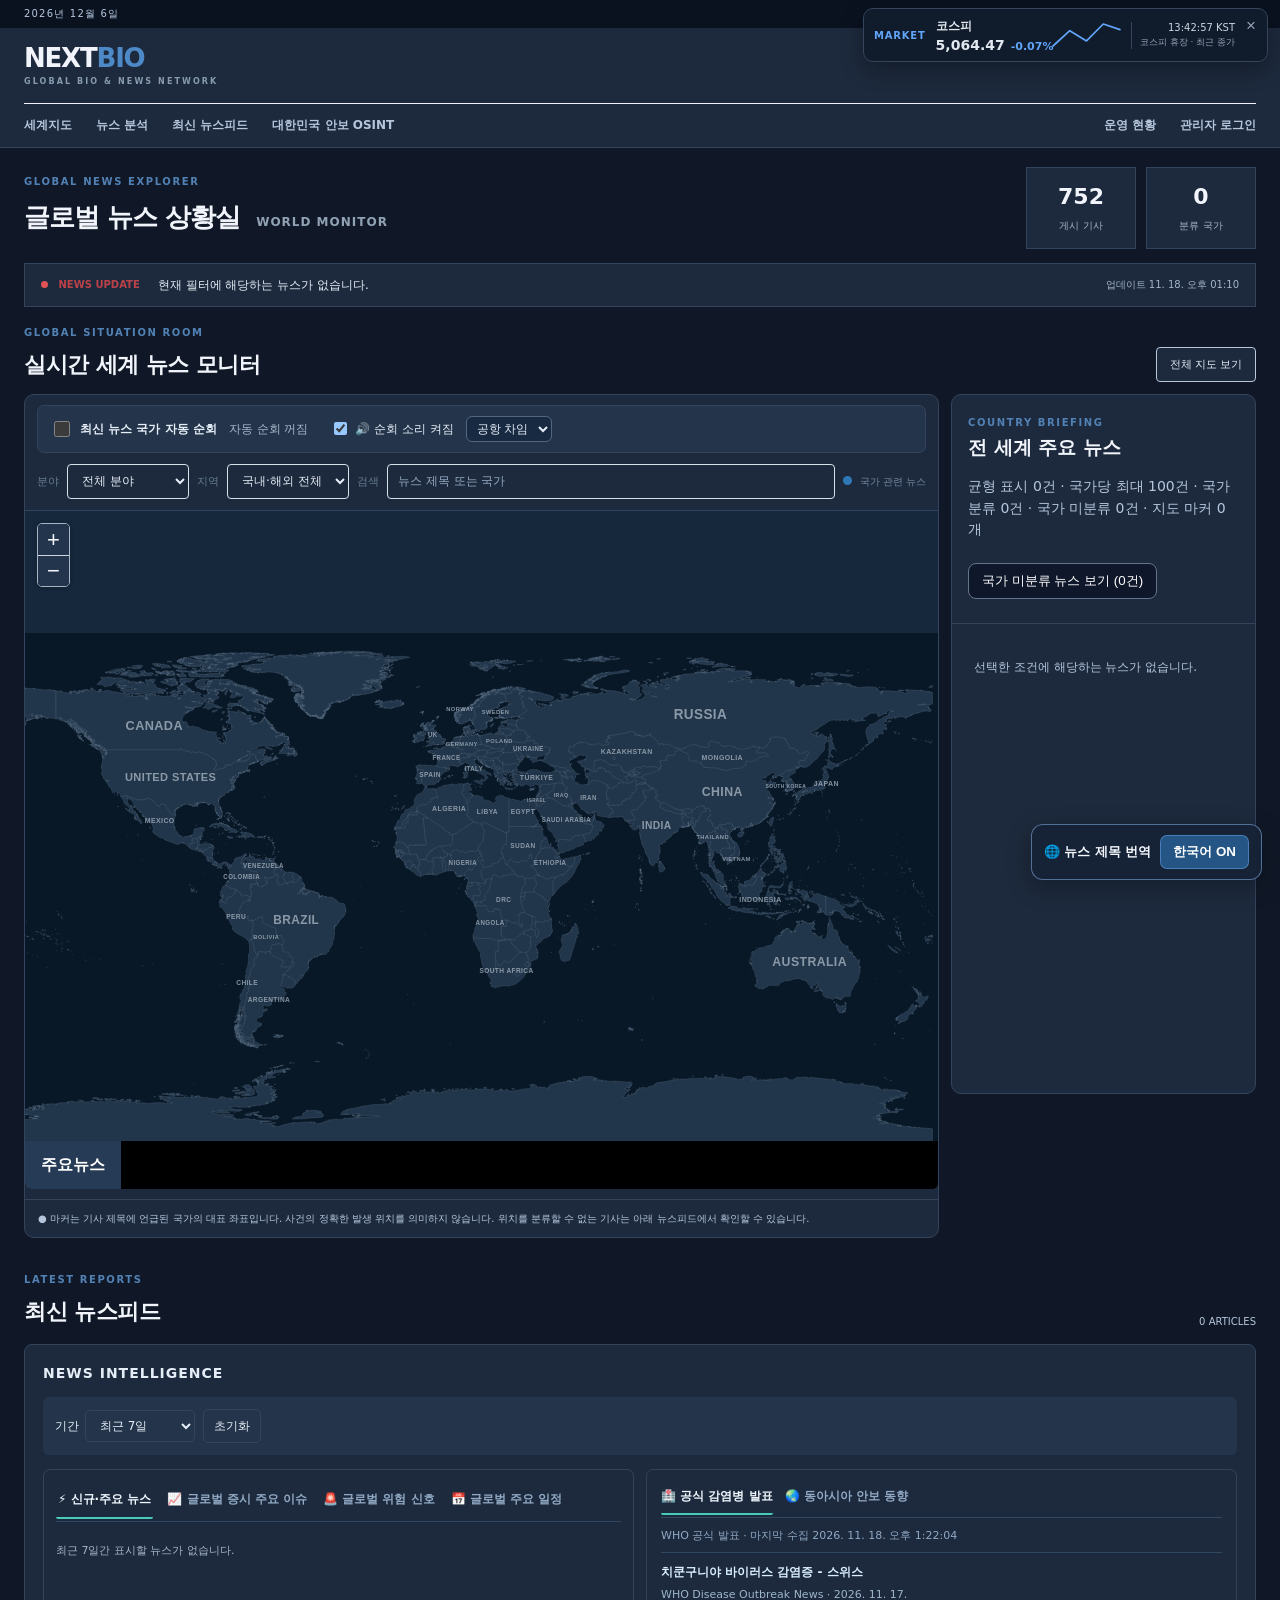
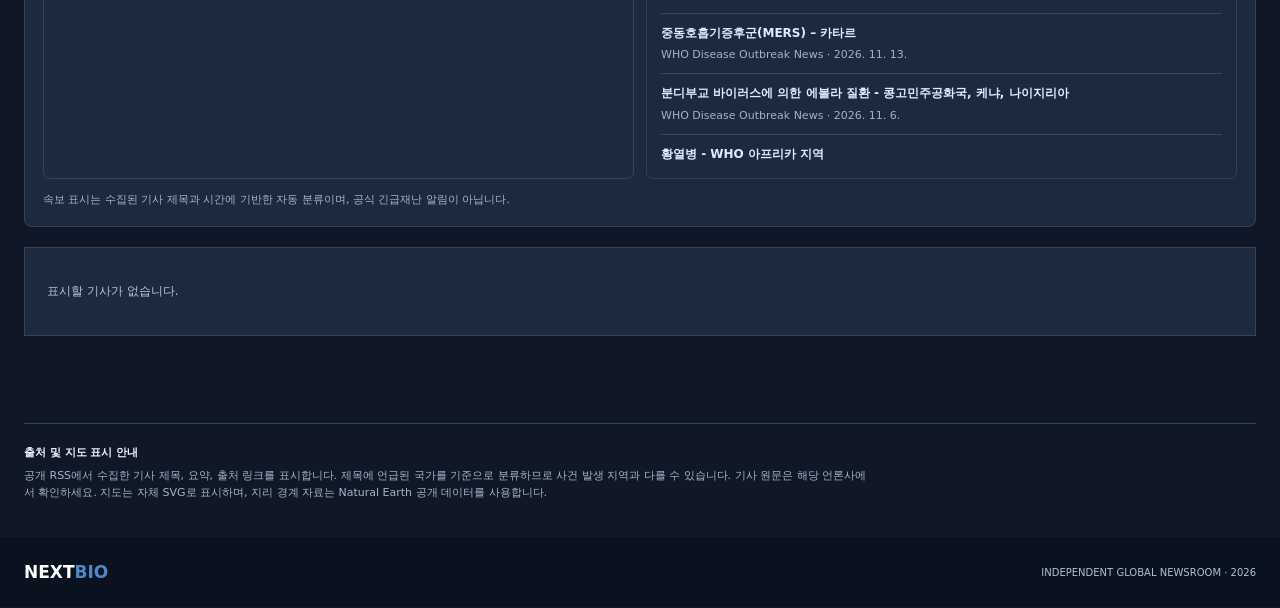
==== index.html @ 115553dc "Integrate Korea OSINT navigation and official/report panels" ====
<!doctype html>
<html lang="ko">
<head>
<meta charset="utf-8">
<meta name="viewport" content="width=device-width,initial-scale=1">
<meta name="theme-color" content="#f5f8fc">
<meta name="description" content="NEXT BIO - 세계 뉴스와 바이오·미생물 뉴스를 탐색하는 세계지도">
<title>NEXT BIO | 세계 뉴스 지도</title>

<link rel="stylesheet" href="styles.css?v=9">

<style>
/* 기존 정상 작동 지도 보완 CSS - 유지 */
#map{position:relative!important;overflow:hidden!important;isolation:isolate;contain:layout paint;width:100%;height:520px;z-index:0}
.map-col{min-width:0;overflow:hidden;position:relative}
.leaflet-container{position:relative;overflow:hidden;outline:0}
.leaflet-pane,.leaflet-tile,.leaflet-marker-icon,.leaflet-marker-shadow,.leaflet-tile-container,.leaflet-pane>svg,.leaflet-pane>canvas,.leaflet-zoom-box,.leaflet-image-layer,.leaflet-layer{position:absolute;left:0;top:0}
.leaflet-tile{visibility:hidden;border:0;max-width:none!important;max-height:none!important}
.leaflet-tile-loaded{visibility:inherit}
.leaflet-tile-container{pointer-events:none}
.leaflet-pane{z-index:400}
.leaflet-tile-pane{z-index:200}
.leaflet-overlay-pane{z-index:400}
.leaflet-shadow-pane{z-index:500}
.leaflet-marker-pane{z-index:600}
.leaflet-tooltip-pane{z-index:650}
.leaflet-popup-pane{z-index:700}
.leaflet-control{position:relative;z-index:800;pointer-events:auto}
.leaflet-top,.leaflet-bottom{position:absolute;z-index:1000;pointer-events:none}
.leaflet-top{top:0}
.leaflet-bottom{bottom:0}
.leaflet-left{left:0}
.leaflet-right{right:0}
.leaflet-left .leaflet-control{float:left;clear:both;margin-left:10px}
.leaflet-right .leaflet-control{float:right;clear:both;margin-right:10px}
.leaflet-top .leaflet-control{margin-top:10px}
.leaflet-bottom .leaflet-control{margin-bottom:10px}
.leaflet-control-zoom a{display:block;width:30px;height:30px;line-height:30px;text-align:center;background:white;color:#203d5e;border-bottom:1px solid #ddd}
.leaflet-control-attribution{background:#fffc;font-size:10px;padding:1px 5px}

@media(max-width:950px){
  #map{height:450px}
}
@media(max-width:620px){
  #map{height:370px}
}

.map-toolbar{flex-wrap:wrap;gap:8px}
.map-toolbar #region-filter,.map-toolbar #micro-filter{max-width:155px}
.micro-label{display:none}
.map-toolbar:has(#micro-filter[style*="inline-block"]) .micro-label{display:inline}

/* Unified navigation highlight: rounded turquoise underline (style 2). */
.header .nav a{position:relative;border-bottom:0!important;text-decoration:none!important}
.header .nav a::after{content:"";position:absolute;left:8px;right:8px;bottom:-7px;height:2px;background:#48d5d0;border-radius:0 0 9px 9px;opacity:0;pointer-events:none;transition:opacity .15s ease}
.header .nav a:hover::after,.header .nav a:focus-visible::after,.header .nav a.active::after,.header .nav a[aria-current="page"]::after{opacity:1}

/* Place secondary navigation actions neatly at the right edge. */
@media(min-width:621px){
  .header .nav a[href="./operations.html"]{margin-left:auto}
  .header .nav a[href="./operations.html"],.header .nav a[href="./admin.html"]{white-space:nowrap}
}
@media(max-width:620px){
  .header .nav a[href="./operations.html"]{margin-left:0}
}

/* NEXT BIO 화이트/다크 모드 전환 버튼 */
.theme-toggle{
  display:inline-flex;
  align-items:center;
  justify-content:center;
  gap:6px;
  padding:8px 12px;
  border:1px solid #b8c8d8;
  border-radius:6px;
  background:#fff;
  color:#203d5e;
  font:inherit;
  font-size:12px;
  cursor:pointer;
  white-space:nowrap;
  margin-right:12px;
}
.theme-toggle:hover{
  background:#eef5fc;
}
.theme-toggle:focus-visible{
  outline:3px solid #7bb6f5;
  outline-offset:2px;
}
.head-right{
  display:flex;
  align-items:center;
  gap:8px;
}

/* 다크 모드 색상 변수 */
body.dark-mode{
  --navy:#dbeafe;
  --blue:#79b8ff;
  --ink:#e5edf7;
  --muted:#a5b5c9;
  --line:#33445c;
  --bg:#101827;
  color-scheme:dark;
}

/* 기본 배경 및 카드 */
body.dark-mode .header,
body.dark-mode .ticker,
body.dark-mode .stats div,
body.dark-mode .map-col,
body.dark-mode .country-panel,
body.dark-mode .feature-item,
body.dark-mode .latest-list,
body.dark-mode .outline-btn,
body.dark-mode .map-toolbar select,
body.dark-mode .map-toolbar input{
  background:#1d2a3d;
  color:#e5edf7;
}

/* 주요 제목 */
body.dark-mode .logo,
body.dark-mode .intro h1,
body.dark-mode .section-heading h2,
body.dark-mode .panel-top h3,
body.dark-mode .stats strong,
body.dark-mode .notice b,
body.dark-mode .country-item strong,
body.dark-mode .feature-item strong,
body.dark-mode .latest-item strong{
  color:#f1f5fb;
}

/* 보조 문구 */
body.dark-mode .nav a,
body.dark-mode .head-right,
body.dark-mode .meta,
body.dark-mode .map-footnote,
body.dark-mode .panel-top p,
body.dark-mode .intro p:not(.eyebrow),
body.dark-mode .latest-item p,
body.dark-mode .empty,
body.dark-mode .small-muted{
  color:#b5c6dc;
}

/* 카드 호버 */
body.dark-mode .country-item:hover,
body.dark-mode .latest-item:hover,
body.dark-mode .feature-item:hover{
  background:#293b52;
}

/* 상단 및 하단 */
body.dark-mode .utility,
body.dark-mode footer{
  background:#0a1220;
}

/* 지도 타일 색상은 유지 */
body.dark-mode #map{
  background:#1c3349;
}

/* 검색창 */
body.dark-mode .map-toolbar input::placeholder{
  color:#94a9c1;
}

/* 버튼 */
body.dark-mode .theme-toggle{
  background:#293b52;
  border-color:#526680;
  color:#f1f5fb;
}
body.dark-mode .theme-toggle:hover{
  background:#354c68;
}

/* Leaflet 팝업과 컨트롤의 가독성 */
body.dark-mode .leaflet-popup-content-wrapper,
body.dark-mode .leaflet-popup-tip{
  background:#24354b;
  color:#f1f5fb;
}
body.dark-mode .leaflet-control-zoom a{
  background:#24354b;
  color:#f1f5fb;
  border-color:#526680;
}
body.dark-mode .leaflet-control-attribution{
  background:#182638e8;
  color:#d2deec;
}
body.dark-mode .leaflet-control-attribution a{
  color:#91c5ff;
}

/* 모바일 헤더 */
@media(max-width:620px){
  .head-right{
    gap:4px;
  }
  .theme-toggle{
    margin-right:0;
    padding:7px 9px;
    font-size:11px;
  }
  .head-right .desktop-only{
    display:none;
  }
}

/* Bookmark gap V2: force article and star onto one flex row. */
#latest-list .nb-news-row, #country-feed .nb-news-row {
  display:flex!important; align-items:center!important; position:relative; min-width:0; width:100%; box-sizing:border-box;
  margin:0!important; padding:0!important;
}
#latest-list .nb-news-row > a.latest-item,
#country-feed .nb-news-row > a.country-item {
  flex:1 1 auto!important; box-sizing:border-box; width:auto!important; min-width:0;
  margin:0!important; min-height:0!important;
}
#latest-list .nb-news-row > .nb2-bookmark,
#country-feed .nb-news-row > .nb2-bookmark {
  position:static!important; flex:0 0 30px!important; z-index:2;
  width:30px!important; height:30px!important; padding:0!important; margin:0 10px 0 0!important;
  display:flex; align-items:center; justify-content:center;
}
#latest-list .nb-news-row > a.latest-item { padding-top:12px; padding-bottom:12px; }
#latest-list .nb-news-row > a.latest-item p { margin-top:4px; margin-bottom:0; }


/* NEXT BIO unified news + bookmark card */
#latest-list .nb-news-row,
#country-feed .nb-news-row {
  display: flex !important;
  align-items: stretch !important;
  gap: 0 !important;
  margin: 0 0 6px !important;
  padding: 0 !important;
  width: 100% !important;
  min-width: 0 !important;
  overflow: hidden;
  border: 1px solid #344963 !important;
  border-radius: 11px !important;
  background: #21334b !important;
  box-shadow: none !important;
  transition: border-color .18s ease, background .18s ease;
}
#latest-list .nb-news-row:hover,
#country-feed .nb-news-row:hover {
  border-color: #6085b4 !important;
  background: #293d57 !important;
}
#latest-list .nb-news-row > a.latest-item,
#country-feed .nb-news-row > a.country-item {
  flex: 1 1 0 !important;
  display: block !important;
  min-width: 0 !important;
  width: auto !important;
  margin: 0 !important;
  padding: 8px 6px 8px 12px !important;
  border: 0 !important;
  border-radius: 0 !important;
  background: transparent !important;
  box-shadow: none !important;
  text-decoration: none;
}
#latest-list .nb-news-row > a.latest-item:hover,
#country-feed .nb-news-row > a.country-item:hover {
  background: transparent !important;
}
#latest-list .nb-news-row > .nb2-bookmark,
#country-feed .nb-news-row > .nb2-bookmark {
  position: static !important;
  flex: 0 0 32px !important;
  align-self: stretch !important;
  display: flex !important;
  align-items: center !important;
  justify-content: center !important;
  width: 32px !important;
  height: auto !important;
  min-height: 32px !important;
  margin: 0 5px 0 0 !important;
  padding: 0 !important;
  border: 0 !important;
  border-radius: 0 !important;
  background: transparent !important;
  box-shadow: none !important;
  color: #a9bdd7;
  cursor: pointer;
}
#latest-list .nb-news-row > .nb2-bookmark:hover,
#country-feed .nb-news-row > .nb2-bookmark:hover {
  color: #75b4ff;
  background: transparent !important;
}
#latest-list .nb-news-row > .nb2-bookmark:focus-visible,
#country-feed .nb-news-row > .nb2-bookmark:focus-visible {
  outline: 2px solid #75b4ff;
  outline-offset: -4px;
  border-radius: 8px !important;
}
/* Light mode keeps the same single-card structure. */
body:not(.dark-mode) #latest-list .nb-news-row,
body:not(.dark-mode) #country-feed .nb-news-row {
  background: #ffffff !important;
  border-color: #dce6f1 !important;
}
body:not(.dark-mode) #latest-list .nb-news-row:hover,
body:not(.dark-mode) #country-feed .nb-news-row:hover {
  background: #f2f7ff !important;
  border-color: #a8c5e8 !important;
}
@media(max-width:620px) {
  #latest-list .nb-news-row > a.latest-item,
  #country-feed .nb-news-row > a.country-item {
    padding: 7px 5px 7px 10px !important;
  }
  #latest-list .nb-news-row > .nb2-bookmark,
  #country-feed .nb-news-row > .nb2-bookmark {
    flex-basis: 30px !important;
    width: 30px !important;
    margin-right: 3px !important;
  }
}

/* Slightly tighter country-news cards; map size unchanged */
#country-feed .nb-news-row{margin-bottom:4px!important;border-radius:9px!important}
#country-feed .nb-news-row > a.country-item{padding:6px 6px 6px 11px!important}
#country-feed .nb-news-row > a.country-item p{margin-top:3px!important;margin-bottom:0!important;line-height:1.35!important}
#country-feed .nb-news-row > .nb2-bookmark{margin-right:7px!important}
</style>

<!-- 저장된 테마를 페이지 표시 전에 적용 -->
<script>
(function(){
  try{
    if(true){
      document.documentElement.classList.add("theme-preload-dark");
    }
  }catch(error){}
})();
</script>
<style>
html.theme-preload-dark body{
  background:#101827;
}
</style>
<link rel="stylesheet" href="nextbio-ui.css?v=30">
<link rel="stylesheet" href="./nextbio-atmosphere.css?v=2">
<style id="nb-scrapbook-style">
#nb-bookmarks .nb-scrap-toolbar{display:flex;gap:8px;align-items:center;flex-wrap:wrap;margin:10px 0}
#nb-scrap-search{flex:1 1 210px;min-width:130px}
#nb-bookmarks input,#nb-bookmarks select,#nb-bookmarks button,#nb-bookmarks .nb-scrap-upload{border:1px solid #64748b66;border-radius:8px;padding:7px 10px;background:transparent;color:inherit;font:inherit}
#nb-bookmarks select option{color:#111;background:#fff}
#nb-bookmarks .nb-scrap-upload{cursor:pointer}
#nb-scrap-count{font-size:12px;opacity:.75;margin-right:auto}
#nb-scrap-clear{color:#fca5a5}
#nb-saved-list{display:grid;grid-template-columns:repeat(auto-fit,minmax(min(100%,280px),1fr));gap:12px}
#nb-saved-list .nb-scrap-card{min-width:0;border:1px solid #64748b44;border-radius:12px;padding:14px;background:rgba(100,116,139,.07);display:flex;flex-direction:column;gap:12px}
#nb-saved-list .nb-scrap-meta{display:flex;justify-content:space-between;gap:8px;font-size:12px;opacity:.72;flex-wrap:wrap}
#nb-saved-list .nb-scrap-title{font-weight:600;line-height:1.5;overflow-wrap:anywhere;text-decoration:none;color:inherit}
#nb-saved-list .nb-scrap-title:hover{text-decoration:underline}
#nb-saved-list .nb-scrap-actions{display:flex;align-items:center;justify-content:space-between;gap:8px;margin-top:auto;flex-wrap:wrap;font-size:12px}
#nb-saved-list .nb-scrap-actions label{display:flex;align-items:center;gap:5px}
</style>
<link rel="stylesheet" href="./nextbio-compact-feed.css?v=1">
<link rel="stylesheet" href="./nextbio-translation.css?v=1">
<link rel="stylesheet" href="./nextbio-right-summary.css?v=8">
</head>

<body class="nb-command-center">

<div class="utility">
  <div class="wrap">
    <span id="today">NEXT BIO</span>
    <span>GLOBAL NEWS MONITOR</span>
  </div>
</div>

<header class="header">
  <div class="wrap head-inner">

    <a href="./" class="logo">
      NEXT<span>BIO</span>
      <small>GLOBAL BIO & NEWS NETWORK</small>
    </a>

    <div class="head-right">

      

    </div>

  </div>

  <nav class="wrap nav">
    <a href="#map-section">세계지도</a>
    <a href="#nb-intelligence">뉴스 분석</a>
    <a href="#latest">최신 뉴스피드</a>
    <a href="./korea-osint.html">대한민국 안보 OSINT</a>
    <a href="./operations.html">운영 현황</a>
    <a href="./admin.html">관리자 로그인</a>
    
  </nav>
</header>

<main class="wrap">

<section class="intro">
  <div>
    <p class="eyebrow">GLOBAL NEWS EXPLORER</p>
    <h1>글로벌 뉴스 상황실 <span>WORLD MONITOR</span></h1>
    
  </div>

  <div class="stats">
    <div>
      <strong id="stat-articles">0</strong>
      <small>게시 기사</small>
    </div>
    <div>
      <strong id="stat-countries">0</strong>
      <small>분류 국가</small>
    </div>
  </div>
</section>

<div class="ticker">
  <b>
    <span class="live-dot"></span>
    NEWS UPDATE
  </b>
  <span id="ticker">
    공개 RSS 뉴스 데이터를 불러오는 중입니다.
  </span>
  <span id="updated">
    업데이트 확인 중
  </span>
</div>


<section id="map-section" class="map-section">

  <div class="section-heading">
    <div>
      <p class="eyebrow">GLOBAL SITUATION ROOM</p>
      <h2>실시간 세계 뉴스 모니터</h2>
    </div>

    <button id="reset" class="outline-btn" type="button">
      전체 지도 보기
    </button>
  </div>

  <div class="map-layout">

    <div class="map-col">

      <div class="nb-tour-controls" aria-label="뉴스 국가 자동 순회">
  <label class="nb-tour-switch"><input type="checkbox" id="nb-tour-toggle"> <span id="nb-tour-label">최신 뉴스 국가 자동 순회</span></label>
  <span id="nb-tour-status" role="status" aria-live="polite">자동 순회 꺼짐</span>
</div>
<div class="map-toolbar">

        <label for="category">분야</label>
        <select id="category">
          <option value="전체">전체 분야</option>
          <option>분쟁·군사</option>
          <option>외교·국제</option>
          <option>경제·금융</option>
          <option>재해·재난</option>

          <optgroup label="바이오 세부 분야">
            <option value="바이오">바이오 전체</option>
            <option>제약·신약</option>
            <option>미생물</option>
            <option>의료기기</option>
            <option>바이오기업</option>
            <option>감염병</option>
          </optgroup>

          <option>일반</option>
        </select>

        <label for="region-filter">지역</label>
        <select id="region-filter">
          <option value="전체">국내·해외 전체</option>
          <option value="국내">국내</option>
          <option value="해외">해외</option>
        </select>

        <label for="micro-filter" class="micro-label">
          미생물 세부
        </label>
        <select id="micro-filter" style="display:none">
          <option value="전체">미생물 전체</option>
          <option>세균</option>
          <option>진균</option>
          <option>바이러스</option>
          <option>항생제 내성</option>
          <option>미생물 검사</option>
        </select>

        <label for="search">검색</label>
        <input
          id="search"
          type="search"
          placeholder="뉴스 제목 또는 국가"
          aria-label="뉴스 검색"
        >

        <span class="map-legend">
          <i></i> 국가 관련 뉴스
        </span>

      </div>

      <div
        id="map"
        role="region"
        aria-label="세계 뉴스 지도"
      ></div>

      <div class="map-footnote">
        ● 마커는 기사 제목에 언급된 국가의 대표 좌표입니다.
        사건의 정확한 발생 위치를 의미하지 않습니다.
        위치를 분류할 수 없는 기사는 아래 뉴스피드에서 확인할 수 있습니다.
      </div>

    </div>

    <aside class="country-panel">

      <div class="panel-top">
        <span class="eyebrow">COUNTRY BRIEFING</span>
        <h3 id="country-title">전 세계 주요 뉴스</h3>
        <p id="country-subtitle">
          지도에서 국가 마커를 선택해 보세요.
        </p>
      </div>

      <div id="country-feed" class="country-feed">
        <p class="empty">
          뉴스를 불러오는 중입니다.
        </p>
      </div>

    </aside>

  </div>
</section>

<section id="latest" class="section">

  <div class="section-heading">
    <div>
      <p class="eyebrow">LATEST REPORTS</p>
      <h2>최신 뉴스피드</h2>
    </div>

    <span id="count" class="small-muted">
      0 ARTICLES
    </span>
  </div>

  <section id="nb-intelligence" class="nb2-panel" aria-label="NEXT BIO 추가 기능">
  <div class="nb2-top"><strong>NEWS INTELLIGENCE</strong><div class="nb2-actions"><button type="button" id="nb-lang" hidden style="display:none!important" aria-hidden="true" tabindex="-1">EN</button><button type="button" id="nb-bookmark-open">☆ <span data-nb="saved">북마크</span></button></div></div>
  <div class="nb2-filters"><label><span data-nb="period">기간</span> <select id="nb-date"><option value="7" selected>최근 7일</option><option value="3">최근 3일</option><option value="1">최근 24시간</option></select></label><button type="button" id="nb-clear">초기화</button></div>
  <div class="nb2-columns"><section><h3>⚡ <span data-nb="alerts">신규·주요 뉴스</span></h3><div id="nb-alerts" class="nb2-list"></div></section><section><h3>🧬 <span data-nb="bio">바이오 대시보드</span></h3><div id="nb-bio" class="nb2-list"></div></section></div>
  <section id="nb-bookmarks" hidden><h3>☆ <span data-nb="saved">북마크</span></h3>
<div class="nb-scrap-toolbar"><input id="nb-scrap-search" type="search" placeholder="저장한 기사 검색" aria-label="저장한 기사 검색"><select id="nb-scrap-folder" aria-label="스크랩 폴더"><option value="all">전체 폴더</option><option>국제·정치</option><option>경제</option><option>스포츠</option><option>과학·기술</option><option>기타</option></select></div>
<div class="nb-scrap-toolbar"><span id="nb-scrap-count" aria-live="polite"></span><button type="button" id="nb-scrap-export">JSON 백업</button><label class="nb-scrap-upload">JSON 복원<input type="file" id="nb-scrap-import" accept=".json,application/json" hidden></label><button type="button" id="nb-scrap-clear">전체 삭제</button></div>
<div id="nb-saved-list"></div></section>
  <p class="nb2-note" id="nb-notice">속보 표시는 수집된 기사 제목과 시간에 기반한 자동 분류이며, 공식 긴급재난 알림이 아닙니다.</p>
</section>

  <div id="latest-list" class="latest-list">
    <p class="empty">
      뉴스를 불러오는 중입니다.
    </p>
  </div>

</section>

<section class="notice">
  <b>출처 및 지도 표시 안내</b>
  <p>
    공개 RSS에서 수집한 기사 제목, 요약, 출처 링크를 표시합니다.
    제목에 언급된 국가를 기준으로 분류하므로 사건 발생 지역과 다를 수 있습니다.
    기사 원문은 해당 언론사에서 확인하세요.
    지도는 자체 SVG로 표시하며, 지리 경계 자료는 Natural Earth 공개 데이터를 사용합니다.
  </p>
</section>

</main>

<footer>
  <div class="wrap footer-inner">
    <strong>NEXT<span>BIO</span></strong>
    <span>INDEPENDENT GLOBAL NEWSROOM · 2026</span>
  </div>
</footer>

<!-- 기존 지도 및 뉴스 프로그램 유지 -->
<script src="nextbio-native-map.js?v=28"></script>
<script src="nextbio-translation.js?v=1"></script>
<script src="app.js?v=29-auto-refresh"></script><script src="nextbio-extras.js?v=42"></script>

<script src="nextbio-map-layout-fix.js?v=25"></script>

<!-- NEXT BIO: dark-only theme -->
<script>(function(){document.body.classList.add('dark-mode');document.documentElement.classList.remove('theme-preload-dark','nb-light');try{localStorage.setItem('nextbio-theme','dark')}catch(e){}if(typeof window.NEXTBIO_setMapTheme==='function')window.NEXTBIO_setMapTheme(true);})();</script>
<script src="./market-ticker.js?v=2" defer></script>
<script src="./nextbio-tour-sound.js?v=2" defer></script>
<script src="./nextbio-atmosphere.js?v=2" defer></script>
<script src="./nextbio-right-summary.js?v=12" defer></script>
<script src="./nextbio-emergency-ticker.js?v=3-touch-scroll" defer></script>
<script src="./nextbio-ticker-translation-sync.js?v=1" defer></script>
<script src="./nextbio-intelligence-networks.js?v=20" defer></script>
</body>
</html>
---- styles.css ----
:root{--navy:#132b4c;--blue:#2669ad;--ink:#1c2b3e;--muted:#708198;--line:#e0e7ef;--bg:#f5f8fc;--white:#fff}*{box-sizing:border-box}html{scroll-behavior:smooth}body{margin:0;background:var(--bg);font:14px/1.55 system-ui,-apple-system,"Noto Sans KR",sans-serif;color:var(--ink)}a{color:inherit;text-decoration:none}.wrap{width:min(1260px,calc(100% - 40px));margin:auto}.utility{background:#0e213b;color:#b5c7de;font-size:10px;letter-spacing:1.2px}.utility .wrap{height:28px;display:flex;align-items:center;justify-content:space-between}.header{background:white;border-bottom:1px solid var(--line)}.head-inner{height:75px;display:flex;justify-content:space-between;align-items:center}.logo{font-size:26px;font-weight:900;letter-spacing:-1.2px;color:#163355;line-height:1}.logo span,footer strong span{color:#4d89c6}.logo small{display:block;font-size:8px;letter-spacing:2.1px;color:#889bb0;margin-top:7px}.head-right{font-size:11px;color:#627992;letter-spacing:.8px;font-weight:700}.live-dot{display:inline-block;width:7px;height:7px;background:#e25353;border-radius:50%;margin-right:7px}.nav{height:44px;display:flex;align-items:center;gap:30px;border-top:1px solid #eff2f6}.nav a{font-size:12px;font-weight:700;color:#536982}.nav a:hover{color:var(--blue)}.intro{padding:33px 0 26px;display:flex;align-items:center;justify-content:space-between;gap:20px}.eyebrow{font-size:10px;font-weight:800;letter-spacing:1.6px;color:#5282b5;margin:0 0 7px}.intro h1{font-size:29px;letter-spacing:-1px;margin:0 0 4px}.intro h1 span{font-size:12px;letter-spacing:1px;color:#91a2b5;margin-left:8px}.intro p:not(.eyebrow){color:var(--muted);margin:0;font-size:12px}.stats{display:flex;gap:10px}.stats div{background:#fff;border:1px solid var(--line);padding:12px 22px;text-align:center;min-width:110px}.stats strong{font-size:22px;color:var(--navy);display:block}.stats small{font-size:10px;color:var(--muted)}.ticker{background:#fff;border:1px solid var(--line);display:flex;align-items:center;gap:18px;padding:12px 16px;margin-bottom:29px;font-size:12px}.ticker b{white-space:nowrap;color:#bc424a;font-size:10px}.ticker>span:nth-child(2){flex:1;white-space:nowrap;overflow:hidden;text-overflow:ellipsis}.ticker>span:last-child{color:var(--muted);font-size:10px;white-space:nowrap}.section-heading{display:flex;justify-content:space-between;align-items:end;gap:12px;margin-bottom:15px}.section-heading h2{font-size:21px;margin:0;letter-spacing:-.5px}.map-section,.section{margin-bottom:35px}.outline-btn{background:#fff;border:1px solid #b8c8d8;color:#335878;border-radius:4px;padding:9px 13px;cursor:pointer;font-size:11px}.map-layout{display:grid;grid-template-columns:minmax(0,1fr) 340px;gap:15px;align-items:stretch}.map-col,.country-panel{background:#fff;border:1px solid var(--line);min-width:0}.map-toolbar{padding:12px;display:flex;align-items:center;gap:9px;flex-wrap:wrap;border-bottom:1px solid var(--line)}.map-toolbar label{font-size:11px;color:#657b92}.map-toolbar select,.map-toolbar input{height:35px;border:1px solid #d8e2ec;border-radius:4px;padding:0 10px;background:white;color:#344a61;font:inherit;font-size:12px}.map-toolbar input{flex:1;min-width:140px}.map-legend{font-size:10px;color:#7388a1;white-space:nowrap}.map-legend i{display:inline-block;background:#2e78b8;width:9px;height:9px;border-radius:50%;margin-right:4px}#map{height:520px;width:100%;background:#eaf3fa}.map-footnote{font-size:10px;color:#718298;padding:11px 13px;border-top:1px solid var(--line)}.country-panel{display:flex;flex-direction:column;max-height:618px}.panel-top{padding:20px;border-bottom:1px solid var(--line)}.panel-top h3{font-size:19px;margin:0 0 6px}.panel-top p:last-child{color:var(--muted);font-size:11px;margin:0}.country-feed{overflow:auto;flex:1}.country-item{display:block;padding:15px 18px;border-bottom:1px solid var(--line)}.country-item:hover,.latest-item:hover,.feature-item:hover{background:#f6faff}.category{font-size:10px;font-weight:800;color:#3475b0}.country-item strong{font-size:13px;line-height:1.5;display:block;margin:6px 0}.meta{color:#8a99aa;font-size:10px}.empty{padding:22px;color:var(--muted);font-size:12px}.featured-list{display:grid;grid-template-columns:repeat(3,minmax(0,1fr));gap:13px}.feature-item{background:#fff;border:1px solid var(--line);padding:20px;min-height:155px;display:flex;flex-direction:column}.feature-item strong{font-size:16px;margin:9px 0;line-height:1.45}.feature-item .meta{margin-top:auto}.latest-list{background:#fff;border:1px solid var(--line)}.latest-item{padding:16px 18px;display:grid;grid-template-columns:115px 1fr 130px;gap:15px;align-items:center;border-bottom:1px solid var(--line)}.latest-item:last-child{border-bottom:0}.latest-item strong{display:block;font-size:13px}.latest-item p{font-size:11px;color:var(--muted);margin:4px 0 0}.latest-item .meta{text-align:right}.small-muted{font-size:10px;color:var(--muted)}.notice{border-top:1px solid var(--line);padding:20px 0 30px;font-size:11px;color:var(--muted)}.notice b{color:#526b85}.notice p{max-width:850px;margin:6px 0}footer{background:#142d4c;color:#afc1d5;padding:22px 0}.footer-inner{display:flex;justify-content:space-between;align-items:center;gap:10px;font-size:10px}footer strong{font-size:17px;color:white}.news-pin{width:25px;height:25px;border-radius:50%;background:#2669ad;border:3px solid white;box-shadow:0 2px 8px #1a4e7e66;display:grid;place-items:center;color:#fff;font-size:10px;font-weight:800}.news-pin.selected{background:#d94c4c}.leaflet-container{font-family:inherit}.leaflet-popup-content{font-size:12px}@media(max-width:950px){.map-layout{grid-template-columns:1fr}.country-panel{max-height:330px}#map{height:450px}.featured-list{grid-template-columns:repeat(2,minmax(0,1fr))}}@media(max-width:620px){.wrap{width:calc(100% - 24px)}.head-inner{height:66px}.logo{font-size:22px}.desktop-only{display:none}.nav{gap:18px;overflow-x:auto}.intro{align-items:start}.intro h1{font-size:23px}.intro h1 span{display:block;margin-left:0}.stats{gap:5px}.stats div{padding:8px;min-width:65px}.stats strong{font-size:17px}.ticker>span:last-child{display:none}.section-heading h2{font-size:19px}#map{height:370px}.map-toolbar{gap:6px}.map-toolbar input{flex-basis:100%}.featured-list{grid-template-columns:1fr}.latest-item{grid-template-columns:1fr;gap:5px}.latest-item .meta{text-align:left}.footer-inner{flex-direction:column;align-items:start}}
@media(min-width:621px){.latest-item .category{grid-column:1;grid-row:1/3}.latest-item strong{grid-column:2;grid-row:1}.latest-item p{grid-column:2;grid-row:2}.latest-item .meta{grid-column:3;grid-row:1/3}}

/* V6: 지도 타일이 페이지 바깥으로 흩어지는 현상 방지 */
.map-col {overflow:hidden;position:relative;}
#map {position:relative;isolation:isolate;overflow:hidden;display:block;min-height:370px;max-width:100%;z-index:0;}
/* Leaflet CSS 다운로드 실패 시에도 필수 위치 계산 및 클리핑을 유지하는 폴백 */
.leaflet-container {position:relative;overflow:hidden;outline:0;touch-action:pan-x pan-y;background:#eaf3fa;}
.leaflet-pane,.leaflet-tile,.leaflet-marker-icon,.leaflet-marker-shadow,.leaflet-tile-container,.leaflet-pane>svg,.leaflet-pane>canvas,.leaflet-zoom-box,.leaflet-image-layer,.leaflet-layer {position:absolute;left:0;top:0;}
.leaflet-map-pane,.leaflet-tile-pane,.leaflet-overlay-pane,.leaflet-shadow-pane,.leaflet-marker-pane,.leaflet-tooltip-pane,.leaflet-popup-pane {position:absolute;left:0;top:0;}
.leaflet-tile {visibility:hidden;border:0;max-width:none!important;max-height:none!important;user-select:none;-webkit-user-select:none;}
.leaflet-tile-loaded {visibility:inherit;}
.leaflet-tile-container {pointer-events:none;}
.leaflet-pane {z-index:400;}
.leaflet-tile-pane {z-index:200;}
.leaflet-overlay-pane {z-index:400;}
.leaflet-shadow-pane {z-index:500;}
.leaflet-marker-pane {z-index:600;}
.leaflet-tooltip-pane {z-index:650;}
.leaflet-popup-pane {z-index:700;}
.leaflet-control {position:relative;z-index:800;pointer-events:auto;}
.leaflet-top,.leaflet-bottom {position:absolute;z-index:1000;pointer-events:none;}
.leaflet-top {top:0;}.leaflet-bottom {bottom:0;}.leaflet-left {left:0;}.leaflet-right {right:0;}
.leaflet-left .leaflet-control {float:left;clear:both;margin-left:10px;}
.leaflet-right .leaflet-control {float:right;clear:both;margin-right:10px;}
.leaflet-top .leaflet-control {margin-top:10px;}.leaflet-bottom .leaflet-control {margin-bottom:10px;}
.leaflet-control-zoom a {display:block;width:30px;height:30px;text-align:center;line-height:30px;background:white;color:#203d5e;font-weight:bold;text-decoration:none;border-bottom:1px solid #ddd;}
.leaflet-control-attribution {font-size:10px;background:#ffffffbb;padding:1px 5px;}
.leaflet-marker-icon {display:block;}
---- nextbio-ui.css ----
/* NEXT BIO 2.0: isolated enhancement styles; Leaflet styles untouched */
.nb2-panel{background:var(--nb-panel,#fff);color:var(--ink);border:1px solid var(--line);padding:18px;margin:0 0 26px;border-radius:8px}.nb2-top,.nb2-filters,.nb2-actions{display:flex;align-items:center;gap:10px;flex-wrap:wrap}.nb2-top{justify-content:space-between;margin-bottom:12px}.nb2-top strong{font-size:14px;letter-spacing:1px}.nb2-panel button,.nb2-panel select,.nb2-panel input[type=date]{font:inherit;font-size:12px;border:1px solid var(--line);border-radius:5px;padding:7px 10px;background:var(--nb-control,#fff);color:var(--ink)}.nb2-panel button{cursor:pointer}.nb2-panel button:hover{border-color:#5898d3}.nb2-filters{padding:12px;background:var(--nb-inner,#f2f6fb);border-radius:6px}.nb2-filters label{font-size:12px;display:flex;gap:6px;align-items:center}.nb2-check{margin-left:auto}.nb2-columns{display:grid;grid-template-columns:repeat(2,minmax(0,1fr));gap:12px;margin-top:14px}.nb2-columns section{border:1px solid var(--line);border-radius:7px;padding:12px;min-width:0}.nb2-panel h3{margin:0 0 9px;font-size:14px}.nb2-list{display:grid;gap:7px}.nb2-row{padding:7px 0;border-bottom:1px solid var(--line);font-size:12px;overflow-wrap:anywhere}.nb2-row:last-child{border-bottom:0}.nb2-row a{color:inherit}.nb2-row a:hover{text-decoration:underline}.nb2-muted,.nb2-note{font-size:11px;color:var(--muted)}.nb2-note{margin:12px 0 0}.nb2-tag{display:inline-block;font-size:10px;background:#fff0e6;color:#9d4c11;padding:2px 5px;border-radius:3px;margin-right:4px}.nb2-bar{display:inline-block;height:7px;border-radius:6px;background:#438bc8;margin:0 7px;min-width:3px}.nb2-bookmark{border:1px solid var(--line);border-radius:5px;background:var(--nb-control,#fff);color:var(--ink);padding:4px 8px;cursor:pointer;margin:5px 0 9px;font-size:12px}.nb2-bookmark[aria-pressed=true]{color:#c17b14}.nb2-savewrap{border-bottom:1px solid var(--line);padding:6px 0}.nb2-savewrap>a{display:block;font-size:12px}.nb2-savewrap button{margin-top:4px}#nb-bookmarks{margin-top:15px;border-top:1px solid var(--line);padding-top:14px}body.dark-mode{--nb-panel:#1d2a3d;--nb-inner:#24354b;--nb-control:#24354b}body.dark-mode .nb2-tag{background:#503d30;color:#ffcc91}@media(max-width:950px){.nb2-columns{grid-template-columns:1fr 1fr}}@media(max-width:620px){.nb2-columns{grid-template-columns:1fr}.nb2-panel{padding:12px}.nb2-check{margin-left:0}}

/* Latest-news country tour; isolated from Leaflet's tile layout */
.nb-tour-controls{display:flex;flex-wrap:wrap;align-items:center;gap:12px;margin:0 0 10px;padding:10px 12px;border:1px solid var(--line,#dbe4ed);border-radius:7px;background:var(--nb-inner,#f2f6fb);font-size:12px;color:var(--ink,#24354b)}
.nb-tour-switch{display:inline-flex;align-items:center;gap:7px;cursor:pointer;font-weight:600}
.nb-tour-switch input{accent-color:#2176bd;width:16px;height:16px}
#nb-tour-status{color:var(--muted,#64748b)}
body.dark-mode .nb-tour-controls{background:#24354b}


/* NEXT BIO 2.3 — command center layout only.
   Original Leaflet fallback, map JS, news filters, and 2.2 features remain unchanged. */
.nb-command-center .wrap{width:min(1600px,calc(100% - 48px))}
.nb-command-center .intro{padding:19px 0 14px}
.nb-command-center .intro h1{font-size:26px}
.nb-command-center .ticker{margin-bottom:18px}
.nb-command-center #map-section{margin-bottom:24px}
.nb-command-center #map-section>.section-heading{margin-bottom:12px}
.nb-command-center .map-layout{grid-template-columns:minmax(0,3fr) minmax(280px,1fr);gap:12px;align-items:start}
.nb-command-center #map{height:clamp(560px,70vh,900px)!important;min-height:0}
.nb-command-center .country-panel{height:calc(clamp(560px,70vh,900px) + 125px);max-height:none;min-height:0;overflow:hidden}
.nb-command-center .country-feed{min-height:0;overflow-y:auto;overscroll-behavior:contain}
.nb-command-center .map-col,.nb-command-center .country-panel{border-radius:10px}
.nb-command-center .nb-tour-controls{margin:10px 12px 0;background:#eaf2fa}
.nb-command-center .map-toolbar{padding:11px 12px}
.nb-command-center .map-footnote{font-size:10px}
.nb-command-center .nb2-panel{margin-top:10px;margin-bottom:28px}
.nb-command-center #latest{margin-top:28px}
.nb-command-center #latest>.section-heading{padding-top:6px}
.nb-command-center .section-heading h2{font-size:22px}
.nb-command-center .country-panel .panel-top{padding:16px}
.nb-command-center .country-item{padding:12px 14px}
.nb-command-center .nav{gap:24px}
.nb-command-center.dark-mode .nb-tour-controls{background:#24354b}
@media(max-width:1000px){
  .nb-command-center .map-layout{grid-template-columns:minmax(0,1fr)}
  .nb-command-center #map{height:clamp(430px,64vh,700px)!important}
  .nb-command-center .country-panel{height:auto;max-height:340px;min-height:210px}
}
@media(max-width:620px){
  .nb-command-center .wrap{width:calc(100% - 24px)}
  .nb-command-center .intro{padding:15px 0 12px;gap:10px}
  .nb-command-center .intro h1{font-size:21px}
  .nb-command-center .intro p:not(.eyebrow){font-size:11px}
  .nb-command-center .stats div{padding:8px 6px}
  .nb-command-center .ticker{margin-bottom:13px}
  .nb-command-center #map{height:clamp(390px,61vh,570px)!important}
  .nb-command-center .country-panel{max-height:320px}
  .nb-command-center .nb-tour-controls{margin:8px 8px 0}
  .nb-command-center .map-toolbar{padding:9px}
  .nb-command-center .section-heading h2{font-size:19px}
}

/* 2.3 MAP GAP FIX V2: fixed panel box, independently scrollable news.
   The map column is the source of truth for desktop row height. */
@media (min-width:1001px) {
  .nb-command-center .map-layout {
    align-items:start !important;
    grid-template-columns:minmax(0,3fr) minmax(280px,1fr);
  }
  .nb-command-center .map-col {
    align-self:start;
    height:auto !important;
  }
  .nb-command-center .country-panel {
    align-self:start;
    box-sizing:border-box;
    height:var(--nb-map-column-height, 700px) !important;
    max-height:var(--nb-map-column-height, 700px) !important;
    min-height:0 !important;
    overflow:hidden !important;
    display:flex !important;
    flex-direction:column !important;
  }
  .nb-command-center .country-panel .panel-top {
    flex:0 0 auto;
  }
  .nb-command-center .country-feed {
    flex:1 1 0 !important;
    min-height:0 !important;
    max-height:none !important;
    overflow-y:auto !important;
  }
}

/* 2.4: intelligence panel sits directly under latest feed heading. */
#latest #nb-intelligence{margin:8px 0 20px}
#latest .nb2-panel .nb2-filters{gap:8px}


/* Simple native risk accordion: avoid inherited layout and clipping rules. */
#nb-risk-signals details.nb-risk-group{display:block;box-sizing:border-box;margin:2px 0;padding:0;border:1px solid rgba(137,167,207,.3);border-radius:8px;background:rgba(27,45,69,.45);overflow:visible}
#nb-risk-signals details.nb-risk-group>summary{display:list-item;box-sizing:border-box;position:static;height:auto;min-height:0;max-height:none;padding:8px 12px;line-height:1.45;font-size:13px;color:#e9f3ff;white-space:normal;overflow:visible;cursor:pointer}
#nb-risk-signals details.nb-risk-group>summary:focus-visible{outline:2px solid #79baff;outline-offset:2px}
#nb-risk-signals details.nb-risk-group>.nb2-row,#nb-risk-signals details.nb-risk-group>.nb2-muted{margin:0 14px}
#nb-risk-signals details.nb-risk-group>.nb2-muted{padding:12px 0}

/* Tighter spacing for the four risk categories only. */
#nb-risk-signals{gap:3px!important}
---- nextbio-atmosphere.css ----
/* NEXT BIO opening animation only. */
#nb-opening{position:fixed;inset:0;z-index:2147483640;background:radial-gradient(ellipse at 50% 40%,#213a5c 0%,#101827 50%,#070d17 100%);color:#f1f7ff;display:flex;align-items:center;justify-content:center;text-align:center;transition:opacity .55s ease,visibility .55s ease}
#nb-opening.nb-hide{opacity:0;visibility:hidden;pointer-events:none}
.nb-opening-inner{padding:30px;animation:nb-intro-rise 1.2s ease both}
.nb-opening-logo{font-size:clamp(40px,8vw,82px);font-weight:800;letter-spacing:.12em;text-shadow:0 0 32px #65a9ed70}
.nb-opening-logo span{color:#7bbaff}
.nb-opening-sub{font-size:clamp(10px,1.7vw,14px);letter-spacing:.26em;opacity:.72;margin-top:12px}
.nb-opening-line{height:2px;width:180px;max-width:70%;background:linear-gradient(90deg,transparent,#8ecbff,transparent);margin:22px auto;animation:nb-intro-line 1.6s ease both}
#nb-opening-skip{margin-top:10px;background:transparent;color:#d9e9ff;border:1px solid #7893b2;border-radius:6px;padding:8px 14px;cursor:pointer}
@keyframes nb-intro-rise{from{opacity:0;transform:translateY(16px) scale(.97)}to{opacity:1;transform:translateY(0) scale(1)}}
@keyframes nb-intro-line{from{transform:scaleX(0);opacity:0}to{transform:scaleX(1);opacity:1}}
@media(prefers-reduced-motion:reduce){#nb-opening,.nb-opening-inner,.nb-opening-line{animation:none!important;transition:none!important}}
---- nextbio-compact-feed.css ----
/* NEXT BIO: latest news feed compact cards only. No JS or data changes. */
#latest-list .nb-news-row {
  margin-bottom: 5px !important;
  min-height: 0 !important;
  align-items: stretch !important;
}
#latest-list .nb-news-row > a.latest-item {
  padding: 7px 10px 7px 12px !important;
  min-height: 0 !important;
  line-height: 1.25 !important;
}
#latest-list .nb-news-row > a.latest-item strong {
  display: block;
  line-height: 1.3 !important;
  margin: 2px 0 !important;
}
#latest-list .nb-news-row > a.latest-item p {
  margin: 2px 0 !important;
  line-height: 1.25 !important;
}
#latest-list .nb-news-row > .nb2-bookmark {
  min-height: 0 !important;
  flex: 0 0 36px !important;
  width: 36px !important;
  margin-right: 4px !important;
}
@media (max-width: 600px) {
  #latest-list .nb-news-row > a.latest-item { padding: 7px 8px !important; }
}
---- nextbio-translation.css ----
.nb-translation-control {
  display: flex;
  align-items: center;
  gap: 10px;
  flex-wrap: wrap;
  margin: 12px 0;
  padding: 12px 15px;
  border: 1px solid rgba(130,160,200,.3);
  border-radius: 9px;
  background: rgba(95,135,185,.09);
  font-size: 13px;
}

.nb-translation-control label {
  font-weight: 700;
}

#nb-title-translation-toggle {
  border: 1px solid rgba(100,160,225,.55);
  background: #245585;
  color: #fff;
  border-radius: 7px;
  padding: 7px 12px;
  cursor: pointer;
  font-weight: 700;
}

#nb-title-translation-toggle[aria-pressed="false"] {
  background: #475569;
}

.nb-translation-hint {
  font-size: 11px;
  opacity: .7;
}

/* NEXT BIO v16 — independent floating translation control */

.nb-translation-control {
  position: fixed !important;
  right: max(18px, env(safe-area-inset-right)) !important;
  bottom: max(20px, env(safe-area-inset-bottom)) !important;
  left: auto !important;
  top: auto !important;
  z-index: 10050 !important;

  display: flex !important;
  align-items: center;
  gap: 9px;
  width: max-content;
  max-width: calc(100vw - 36px);
  margin: 0 !important;
  padding: 10px 12px !important;

  background: rgba(22,35,55,.96) !important;
  color: #f5f9ff !important;
  border: 1px solid rgba(125,165,215,.6) !important;
  border-radius: 12px !important;
  box-shadow: 0 7px 24px rgba(0,0,0,.3);
  backdrop-filter: blur(10px);
}

.nb-translation-control label {
  color: inherit;
  white-space: nowrap;
}

.nb-translation-control .nb-translation-hint {
  display: none !important;
}

.nb-translation-control #nb-title-translation-toggle {
  white-space: nowrap;
}

@media (max-width: 600px) {
  .nb-translation-control {
    right: max(10px, env(safe-area-inset-right)) !important;
    bottom: max(12px, env(safe-area-inset-bottom)) !important;
    padding: 7px 9px !important;
    gap: 7px;
    font-size: 11px;
  }

  .nb-translation-control label {
    font-size: 11px;
  }

  .nb-translation-control #nb-title-translation-toggle {
    padding: 6px 8px;
    font-size: 11px;
  }
}
---- nextbio-right-summary.css ----
/* Desktop: left article / right summary / rightmost bookmark star */
@media (min-width: 761px) {
  #latest-list .nb-news-row > a.latest-item {
    flex: 1 1 54% !important;
    width: 54% !important;
  }
  #latest-list .nb-news-row > .nb-right-summary {
    flex: 0 1 40%;
    width: 40%;
    min-width: 0;
    align-self: center;
    padding: 3px 14px;
    margin: 7px 0;
    border-left: 1px solid rgba(148,163,184,.28);
  }
}
#latest-list .nb-right-summary {box-sizing:border-box; color:#cbd9e9;}
#latest-list .nb-right-summary-label {display:block; font-size:10px; font-weight:750; color:#8ebdf4; margin-bottom:3px;}
#latest-list .nb-right-summary p {font-size:11px; line-height:1.45; margin:0; display:-webkit-box; -webkit-box-orient:vertical; -webkit-line-clamp:3; overflow:hidden; overflow-wrap:anywhere;}
#latest-list .nb-right-summary.nb-summary-empty p {opacity:.6;}
body:not(.dark-mode) #latest-list .nb-right-summary {color:#34465c;}
body:not(.dark-mode) #latest-list .nb-right-summary-label {color:#2461a0;}
@media (max-width:760px) {
  #latest-list .nb-news-row {flex-wrap:wrap !important;}
  #latest-list .nb-news-row > a.latest-item {flex:1 1 calc(100% - 48px) !important; width:calc(100% - 48px) !important; order:0;}
  #latest-list .nb-news-row > .nb2-bookmark {order:1;}
  #latest-list .nb-news-row > .nb-right-summary {order:2; flex:1 1 100%; padding:0 12px 10px; margin:0;}
  #latest-list .nb-news-row > .nb-right-summary p {-webkit-line-clamp:2;}
}
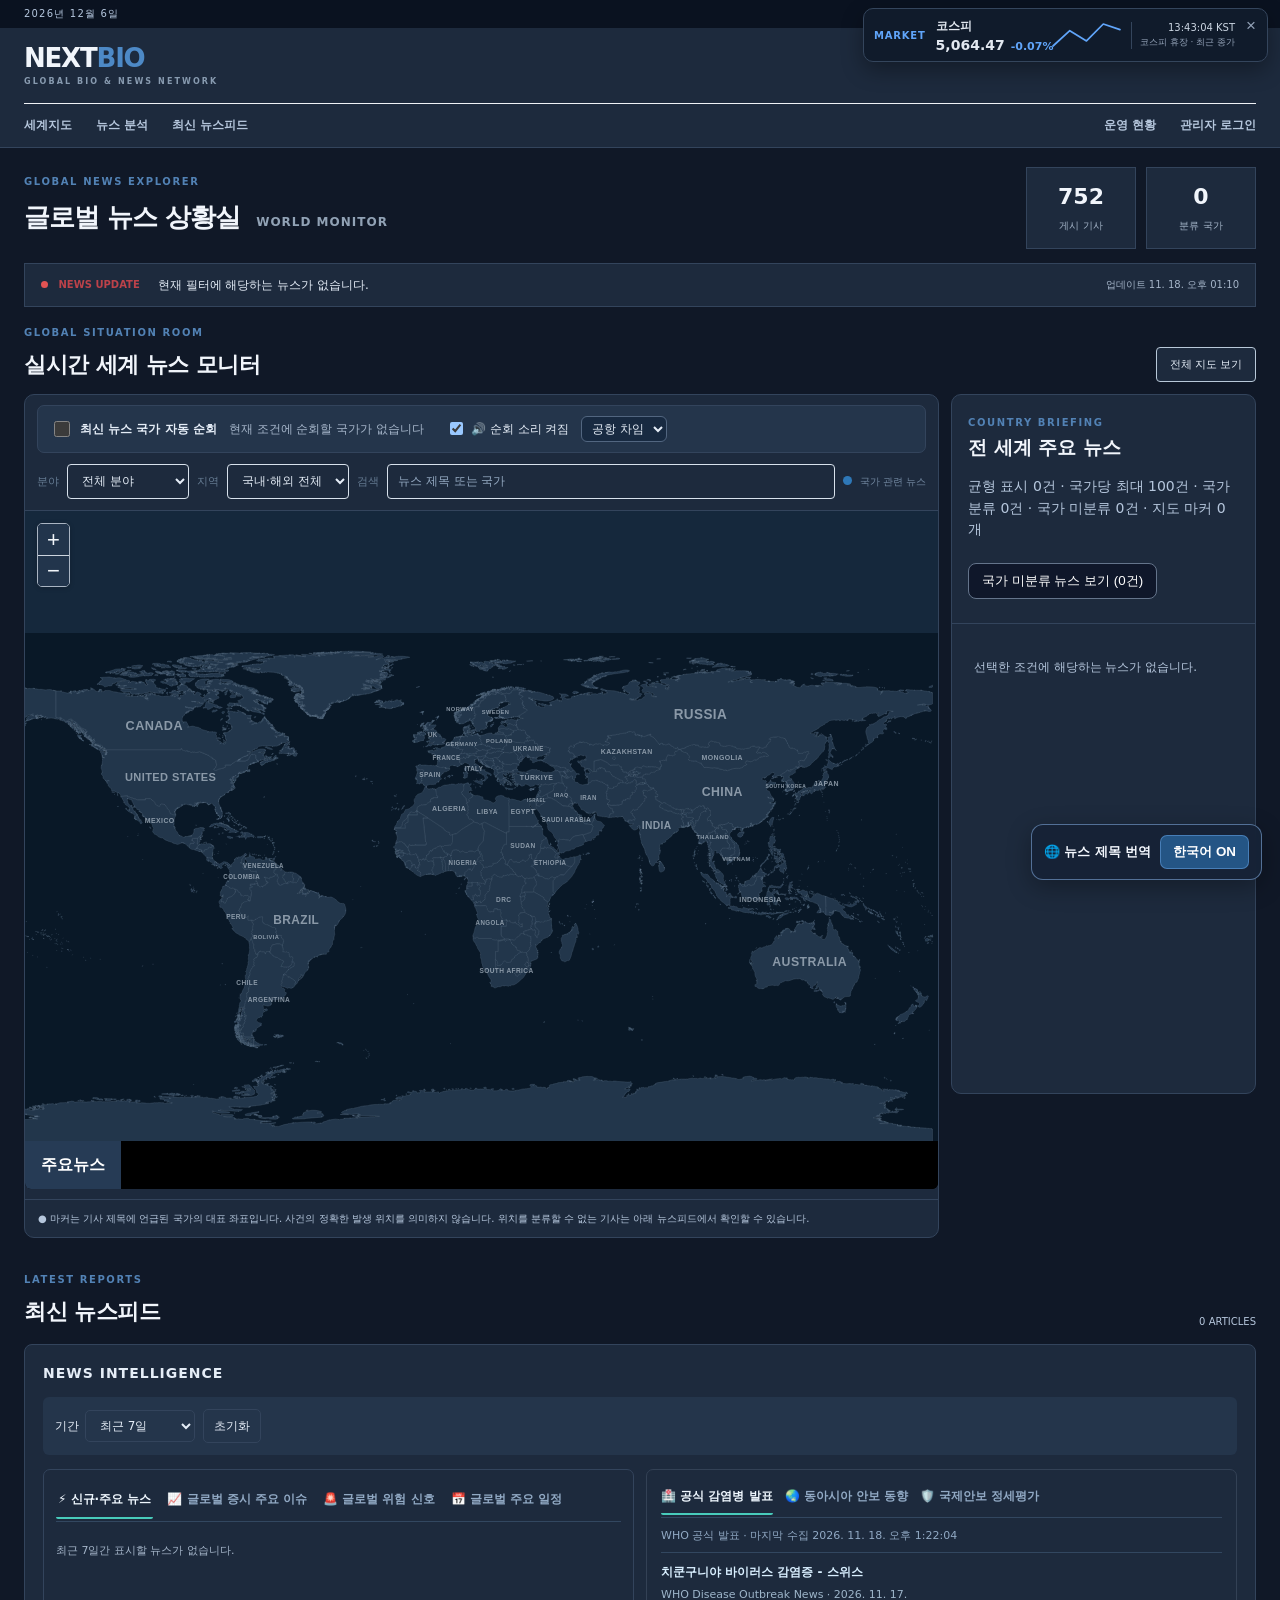
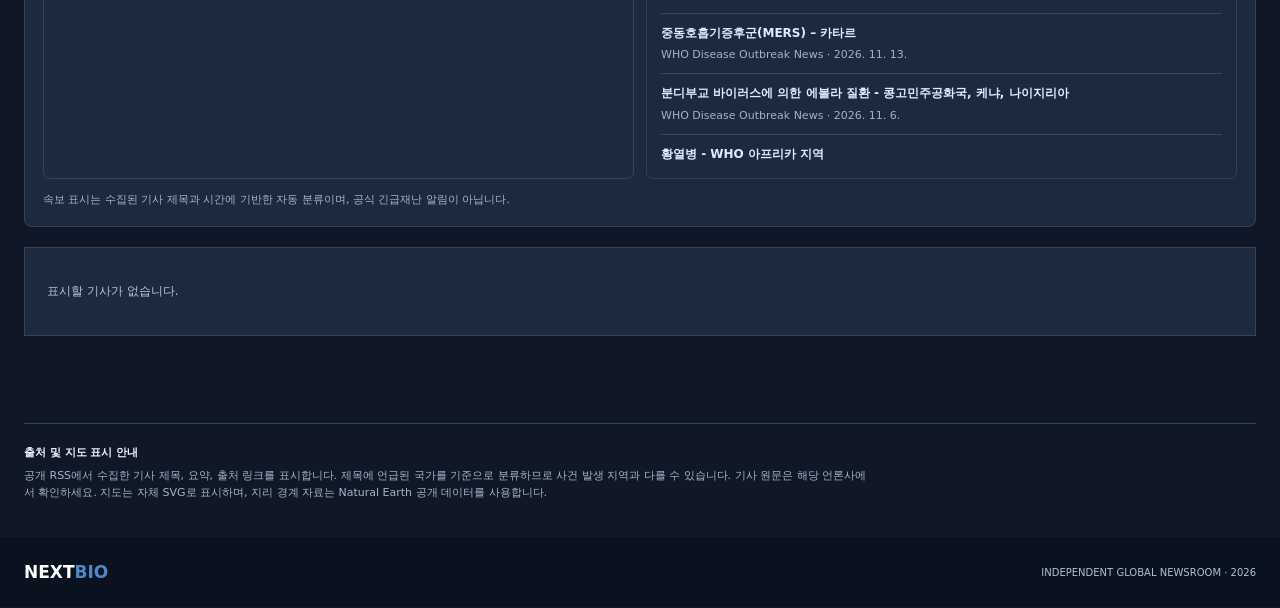
==== commit df756950: "Keep OSINT inside existing intelligence widget and refresh script cache" ====
--- a/index.html
+++ b/index.html
@@ -403,7 +403,6 @@
     <a href="#map-section">세계지도</a>
     <a href="#nb-intelligence">뉴스 분석</a>
     <a href="#latest">최신 뉴스피드</a>
-    <a href="./korea-osint.html">대한민국 안보 OSINT</a>
     <a href="./operations.html">운영 현황</a>
     <a href="./admin.html">관리자 로그인</a>
     
@@ -622,6 +621,6 @@
 <script src="./nextbio-right-summary.js?v=12" defer></script>
 <script src="./nextbio-emergency-ticker.js?v=3-touch-scroll" defer></script>
 <script src="./nextbio-ticker-translation-sync.js?v=1" defer></script>
-<script src="./nextbio-intelligence-networks.js?v=20" defer></script>
+<script src="./nextbio-intelligence-networks.js?v=21-osint-tab" defer></script>
 </body>
 </html>
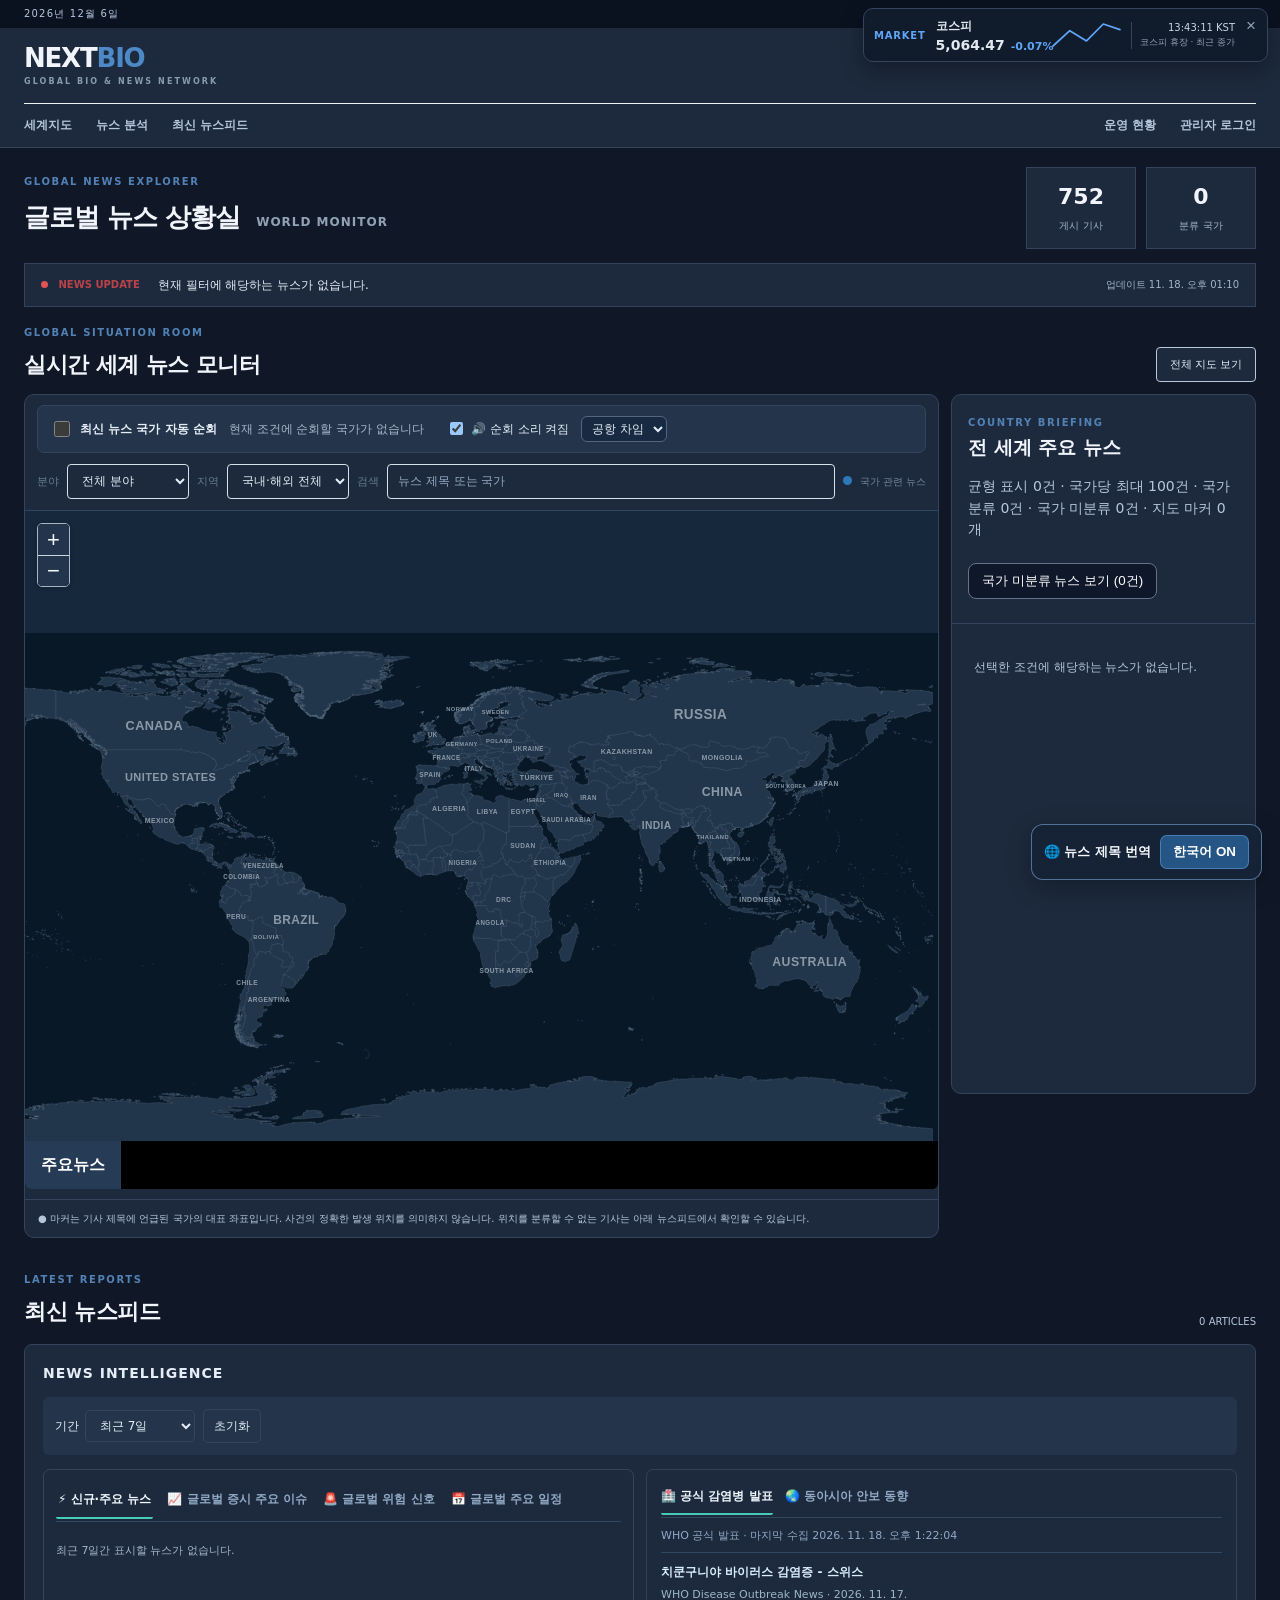
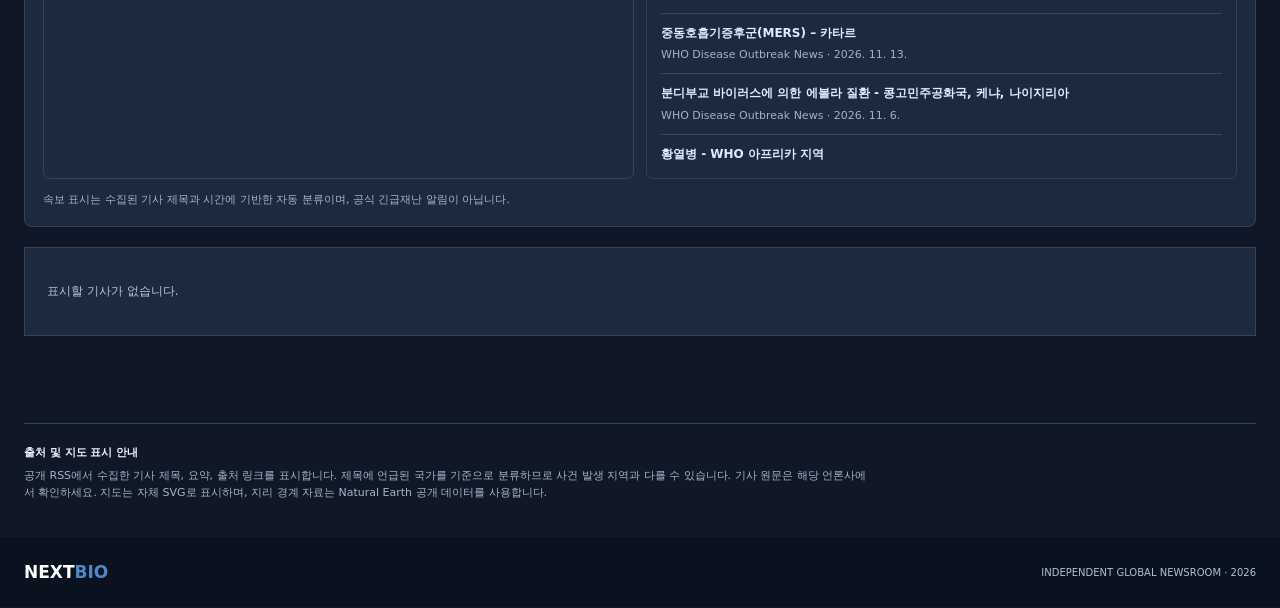
==== commit daecf705: "Refresh main site after removing security assessment tab" ====
--- a/index.html
+++ b/index.html
@@ -621,6 +621,6 @@
 <script src="./nextbio-right-summary.js?v=12" defer></script>
 <script src="./nextbio-emergency-ticker.js?v=3-touch-scroll" defer></script>
 <script src="./nextbio-ticker-translation-sync.js?v=1" defer></script>
-<script src="./nextbio-intelligence-networks.js?v=21-osint-tab" defer></script>
+<script src="./nextbio-intelligence-networks.js?v=22-remove-osint" defer></script>
 </body>
 </html>
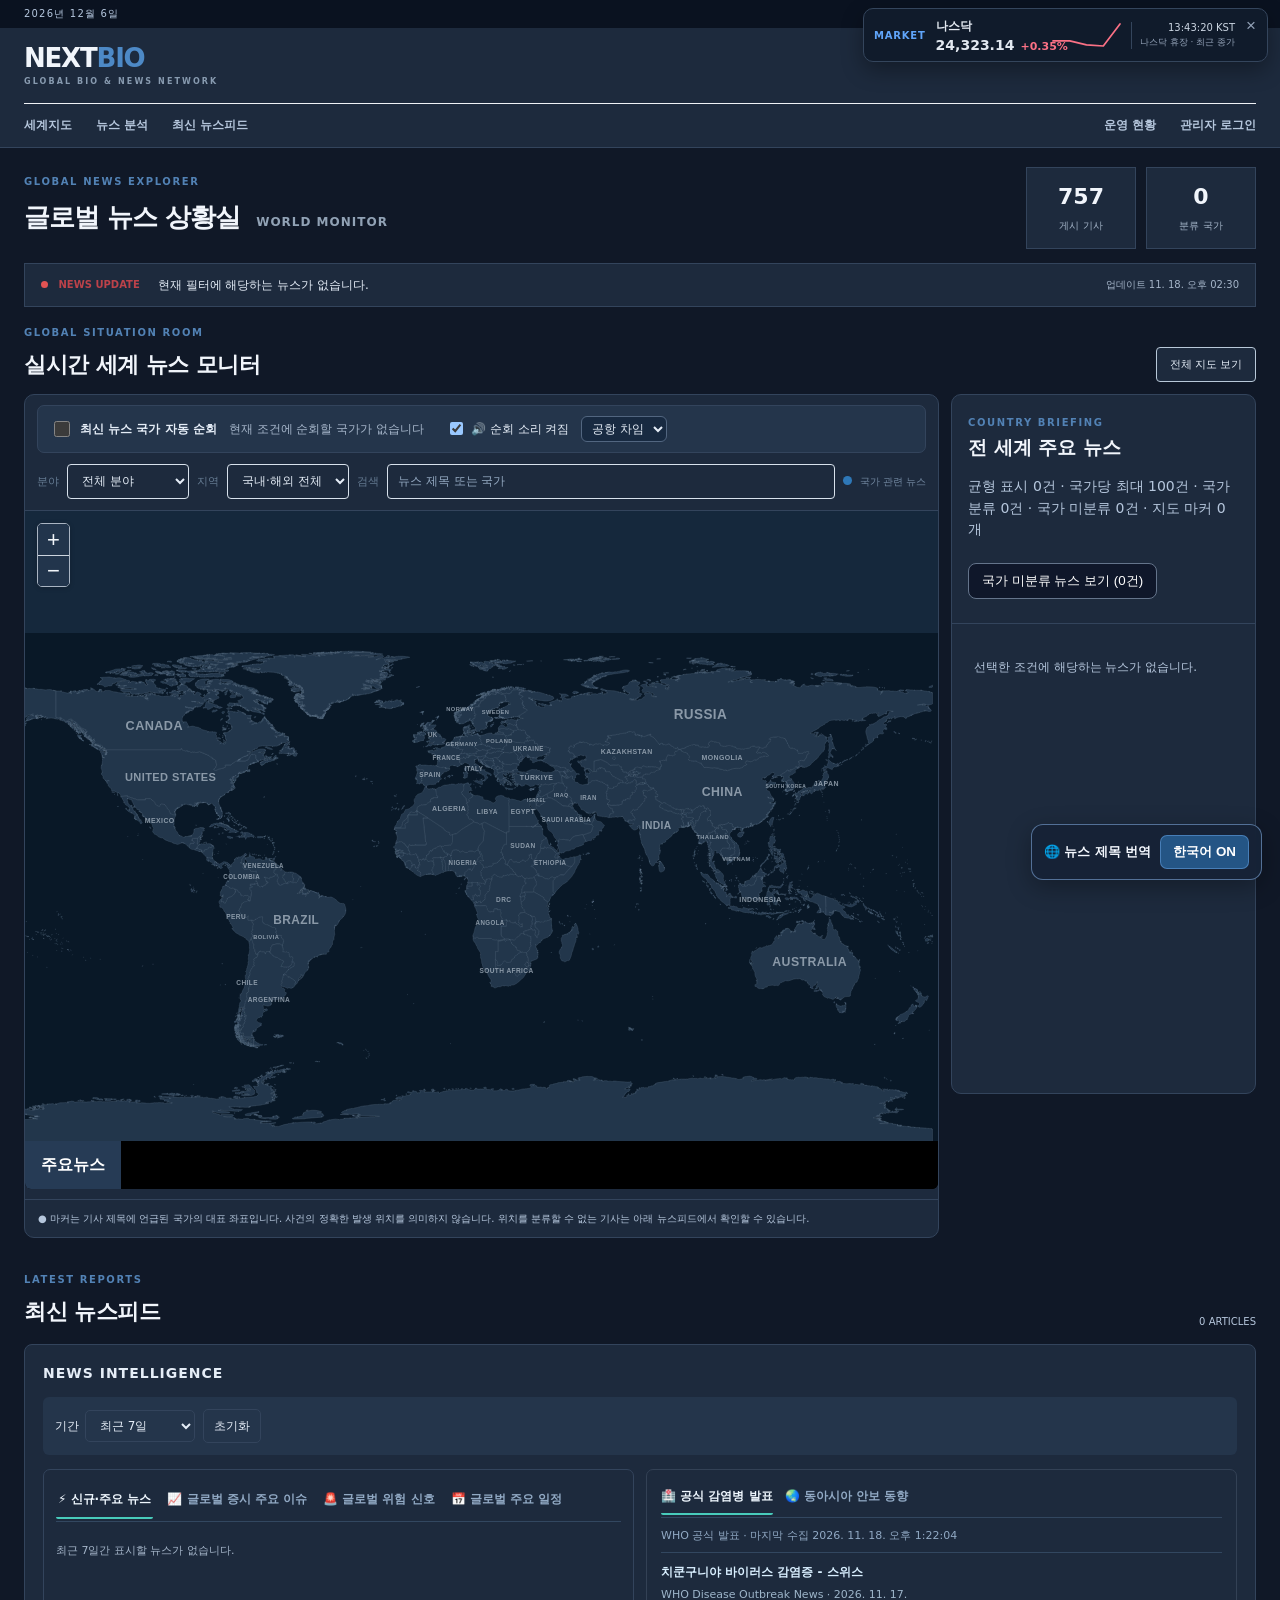
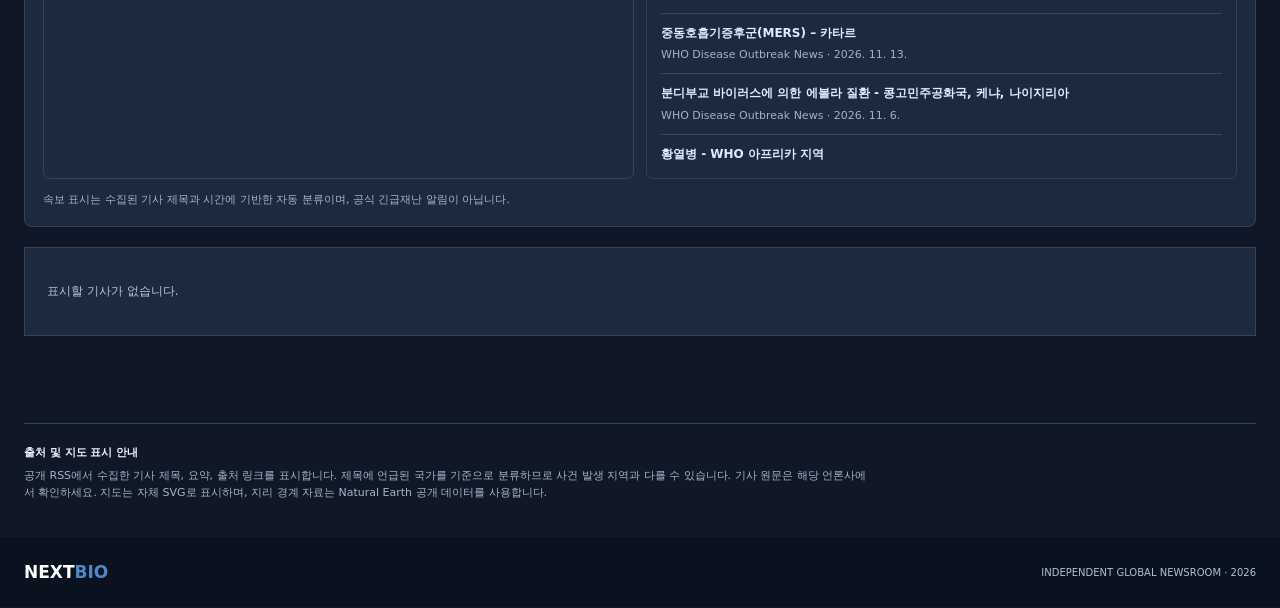
==== commit 596152d5: "Clean up OSINT cache marker after feature removal" ====
--- a/index.html
+++ b/index.html
@@ -621,6 +621,6 @@
 <script src="./nextbio-right-summary.js?v=12" defer></script>
 <script src="./nextbio-emergency-ticker.js?v=3-touch-scroll" defer></script>
 <script src="./nextbio-ticker-translation-sync.js?v=1" defer></script>
-<script src="./nextbio-intelligence-networks.js?v=22-remove-osint" defer></script>
+<script src="./nextbio-intelligence-networks.js?v=23" defer></script>
 </body>
 </html>
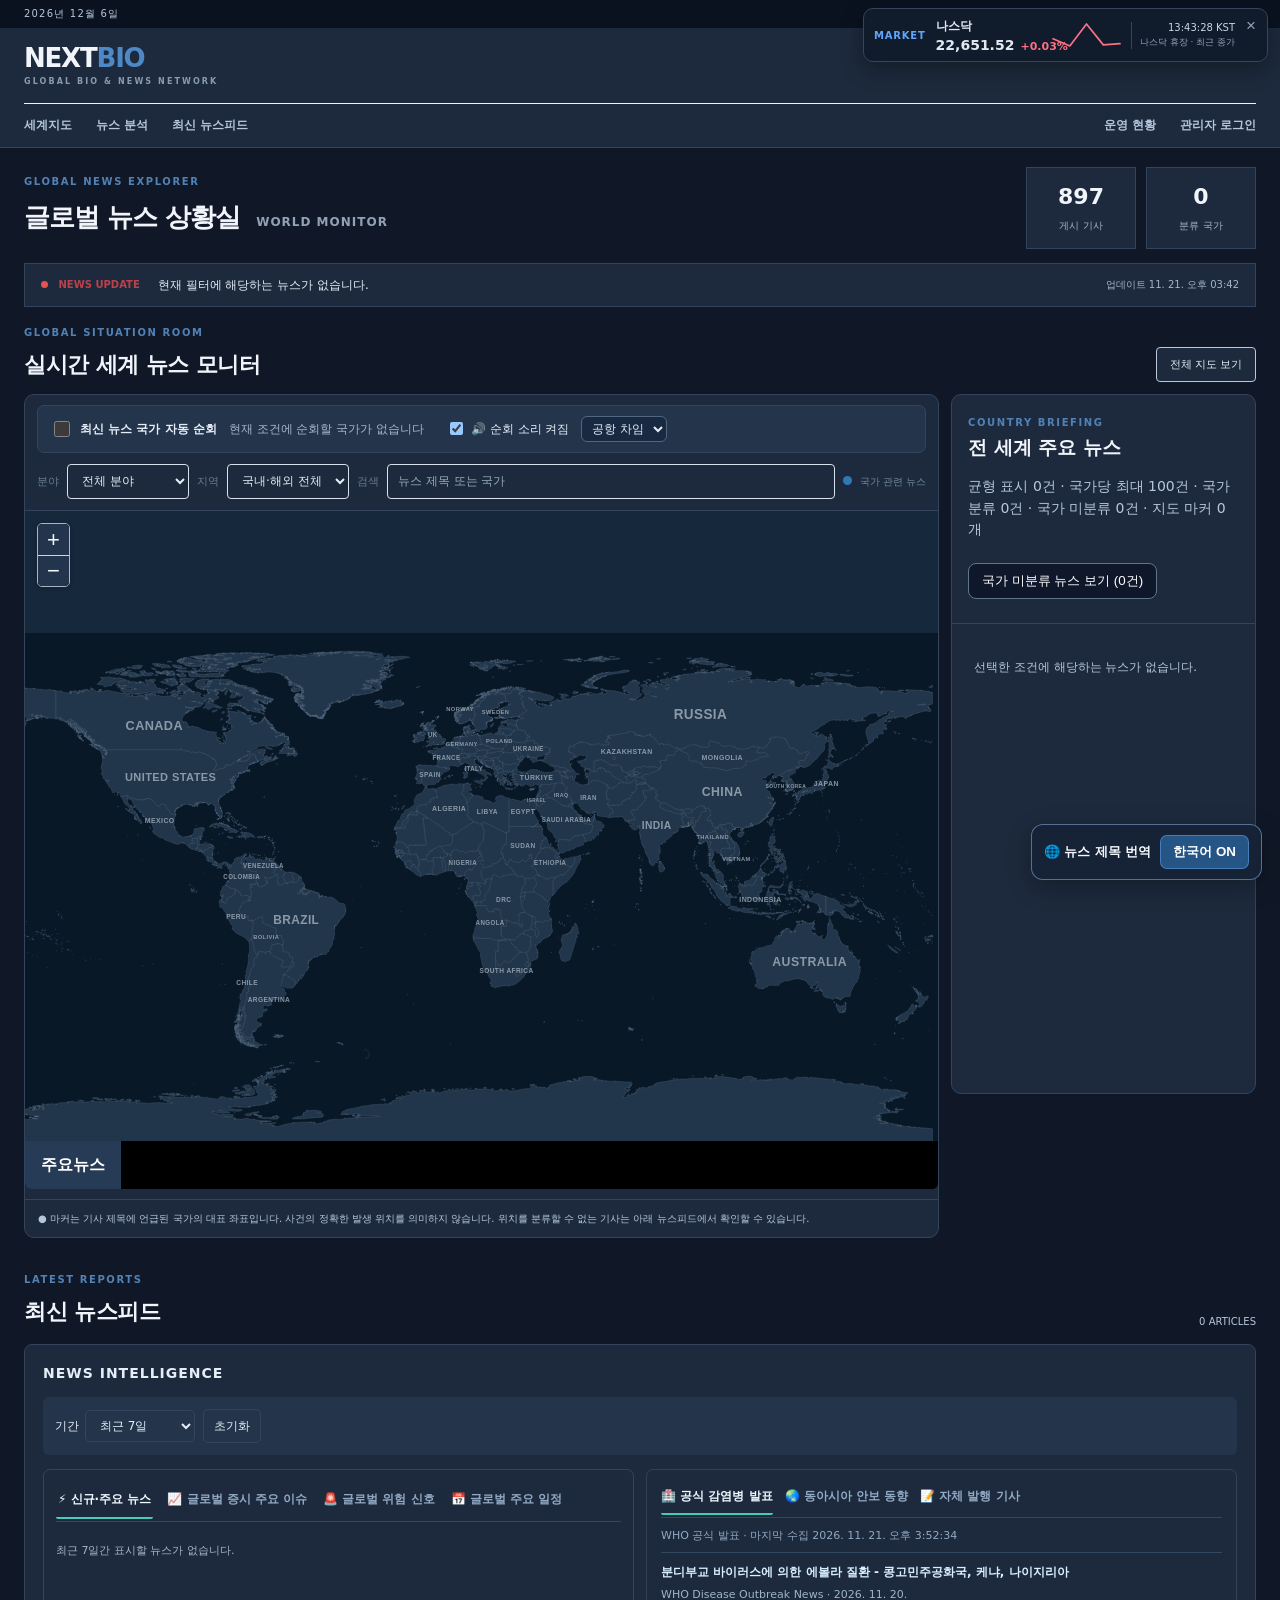
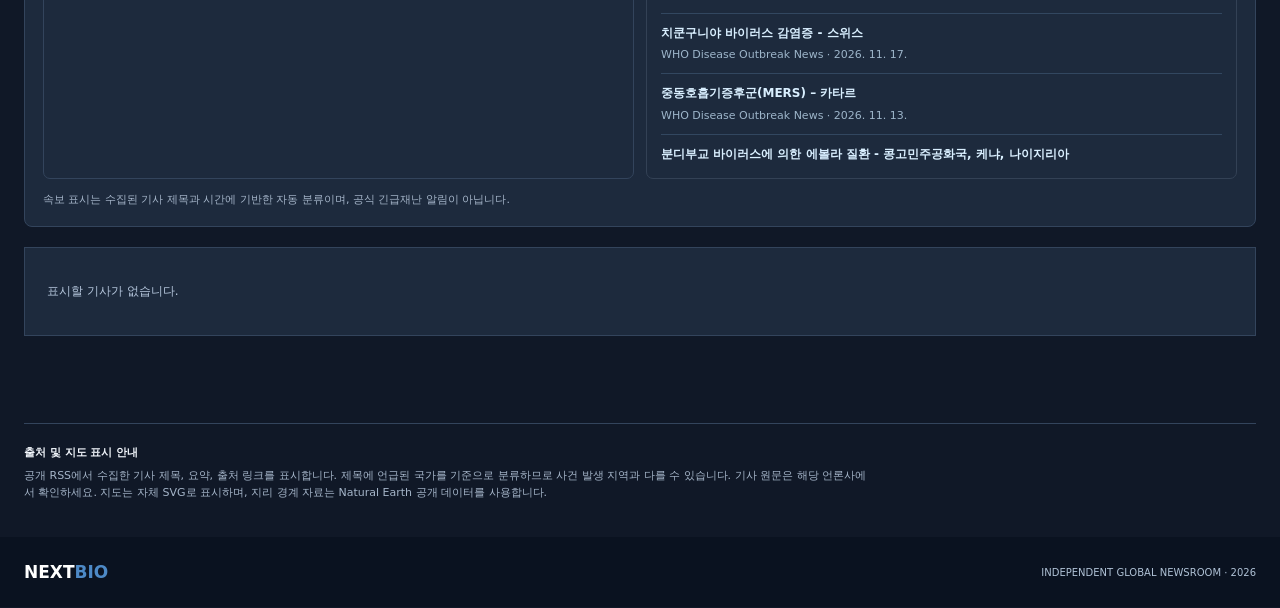
==== commit 495b03fc: "Refresh intelligence tab script for manual articles" ====
--- a/index.html
+++ b/index.html
@@ -621,6 +621,6 @@
 <script src="./nextbio-right-summary.js?v=12" defer></script>
 <script src="./nextbio-emergency-ticker.js?v=3-touch-scroll" defer></script>
 <script src="./nextbio-ticker-translation-sync.js?v=1" defer></script>
-<script src="./nextbio-intelligence-networks.js?v=23" defer></script>
+<script src="./nextbio-intelligence-networks.js?v=24-manual-tab" defer></script>
 </body>
 </html>
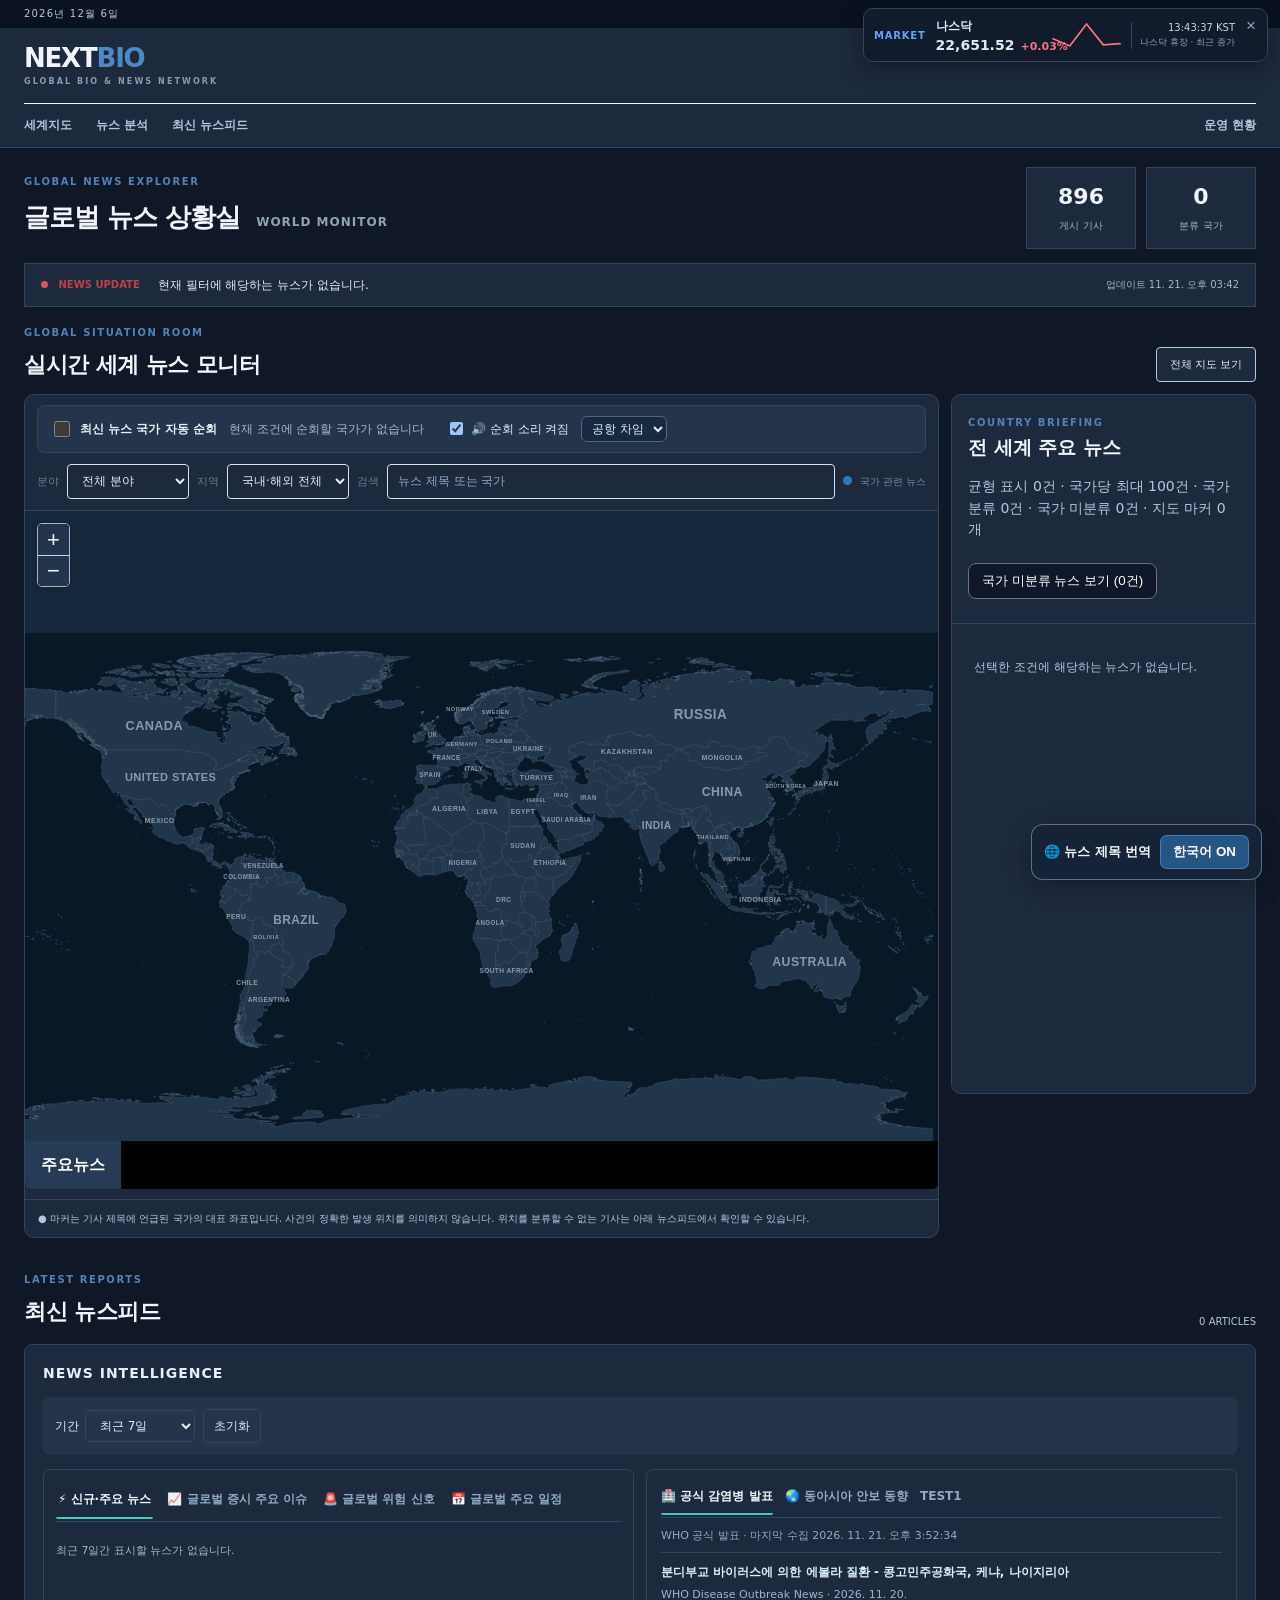
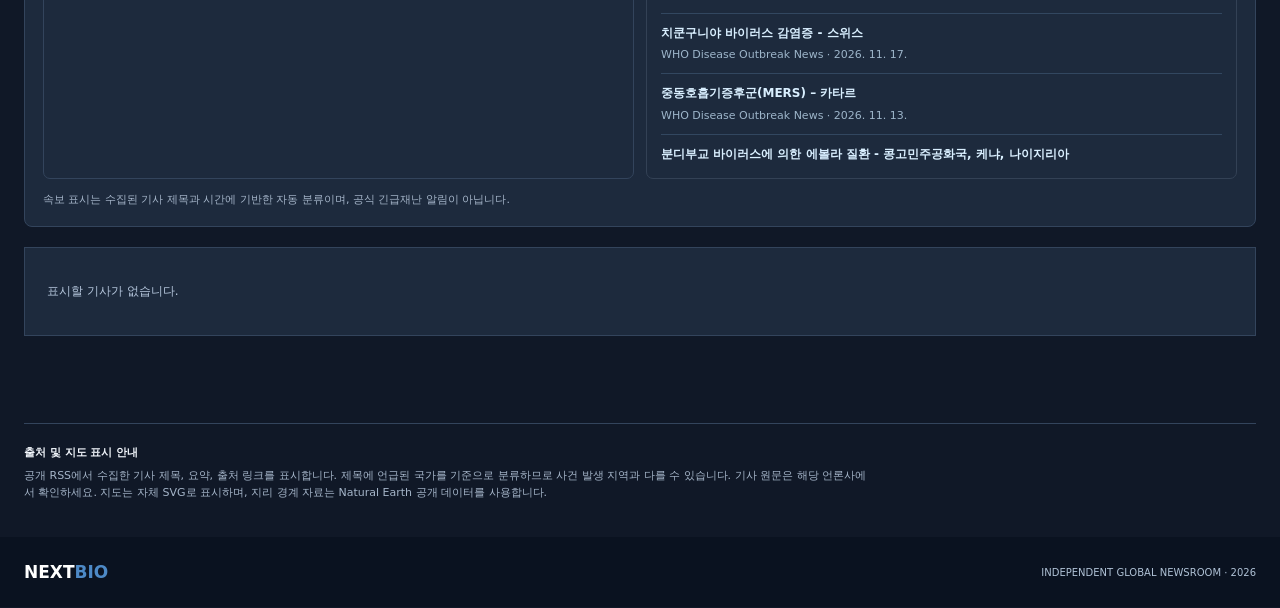
==== commit 3d430159: "Hide admin entry from public news navigation" ====
--- a/index.html
+++ b/index.html
@@ -404,7 +404,7 @@
     <a href="#nb-intelligence">뉴스 분석</a>
     <a href="#latest">최신 뉴스피드</a>
     <a href="./operations.html">운영 현황</a>
-    <a href="./admin.html">관리자 로그인</a>
+
     
   </nav>
 </header>
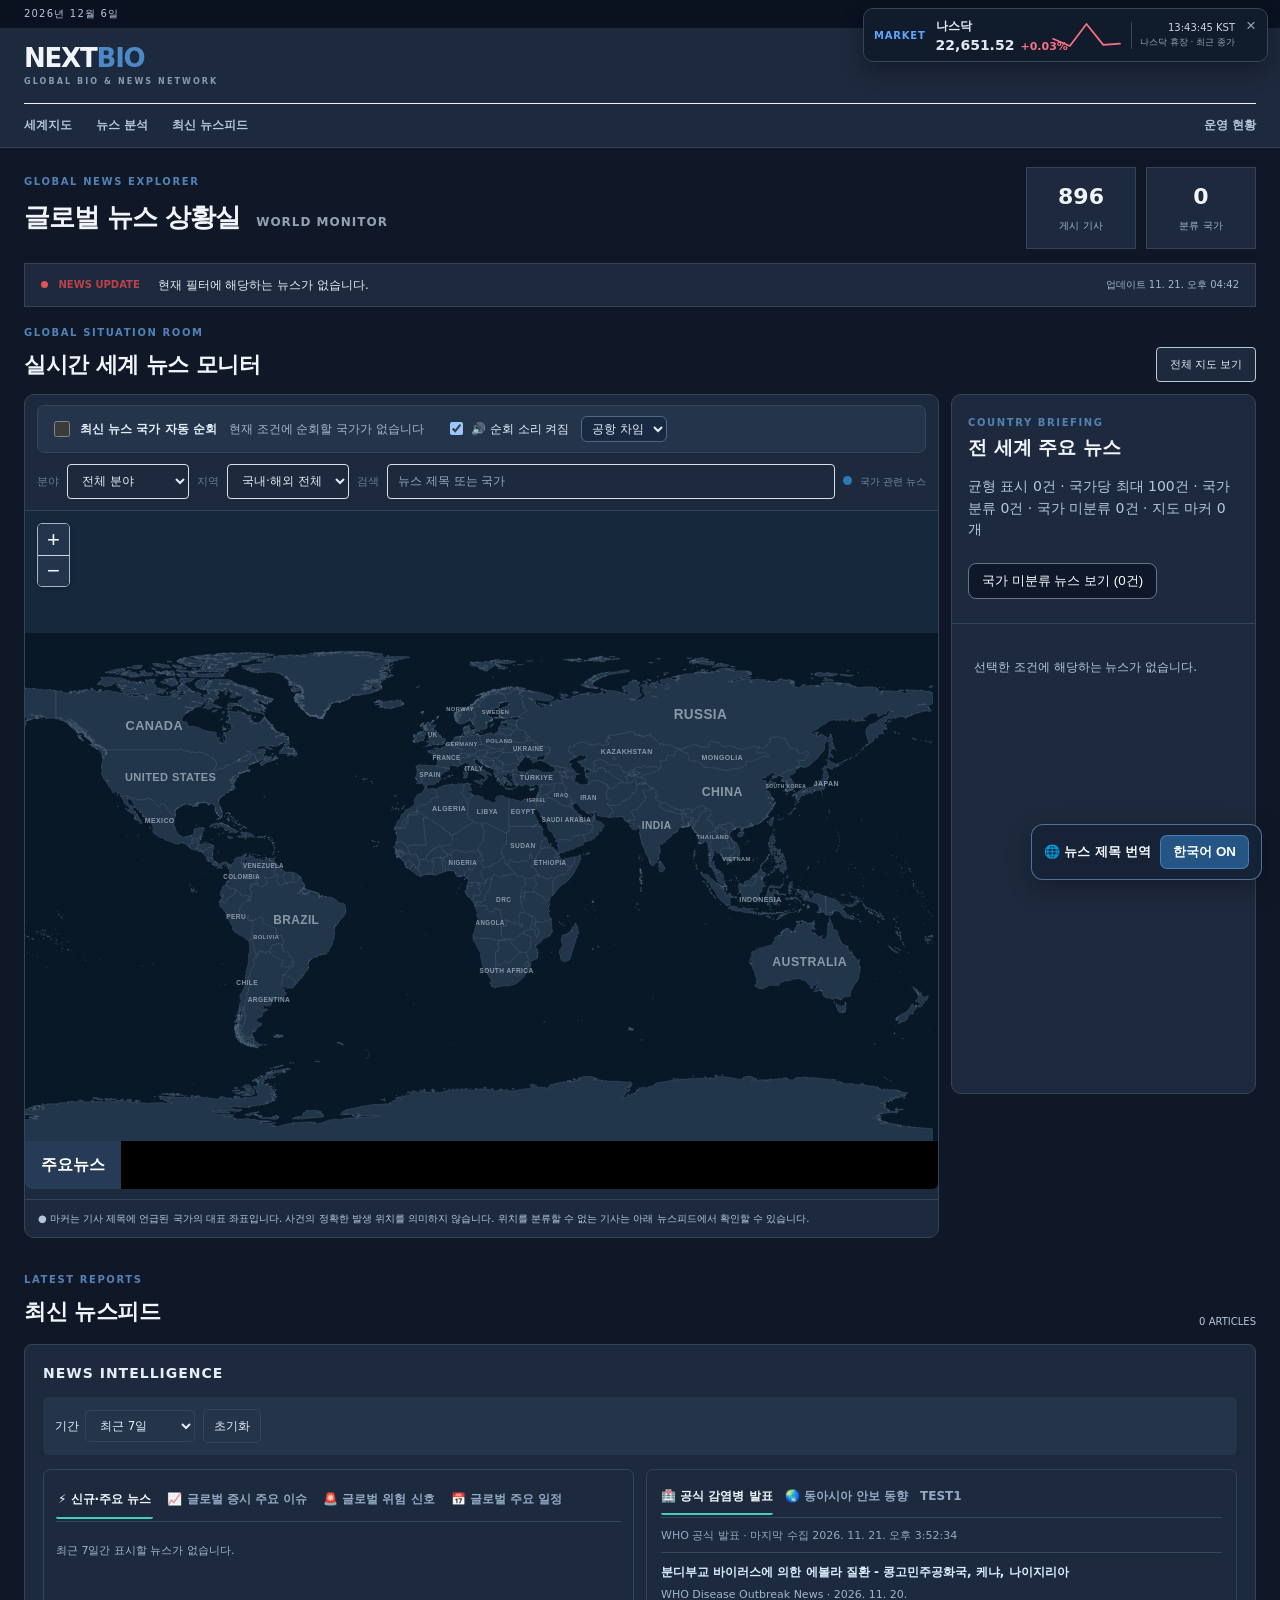
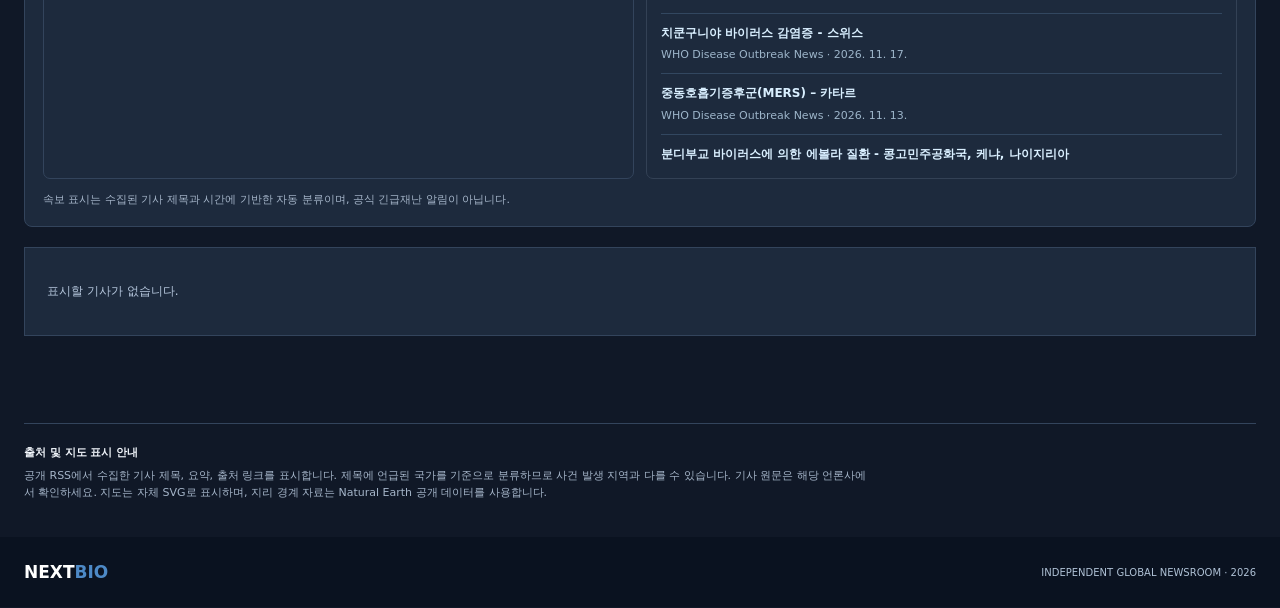
==== commit e9261f04: "Refresh main feed script after isolating TEST1 articles" ====
--- a/index.html
+++ b/index.html
@@ -609,7 +609,7 @@
 <!-- 기존 지도 및 뉴스 프로그램 유지 -->
 <script src="nextbio-native-map.js?v=28"></script>
 <script src="nextbio-translation.js?v=1"></script>
-<script src="app.js?v=29-auto-refresh"></script><script src="nextbio-extras.js?v=42"></script>
+<script src="app.js?v=30-test1-isolated"></script><script src="nextbio-extras.js?v=42"></script>
 
 <script src="nextbio-map-layout-fix.js?v=25"></script>
 
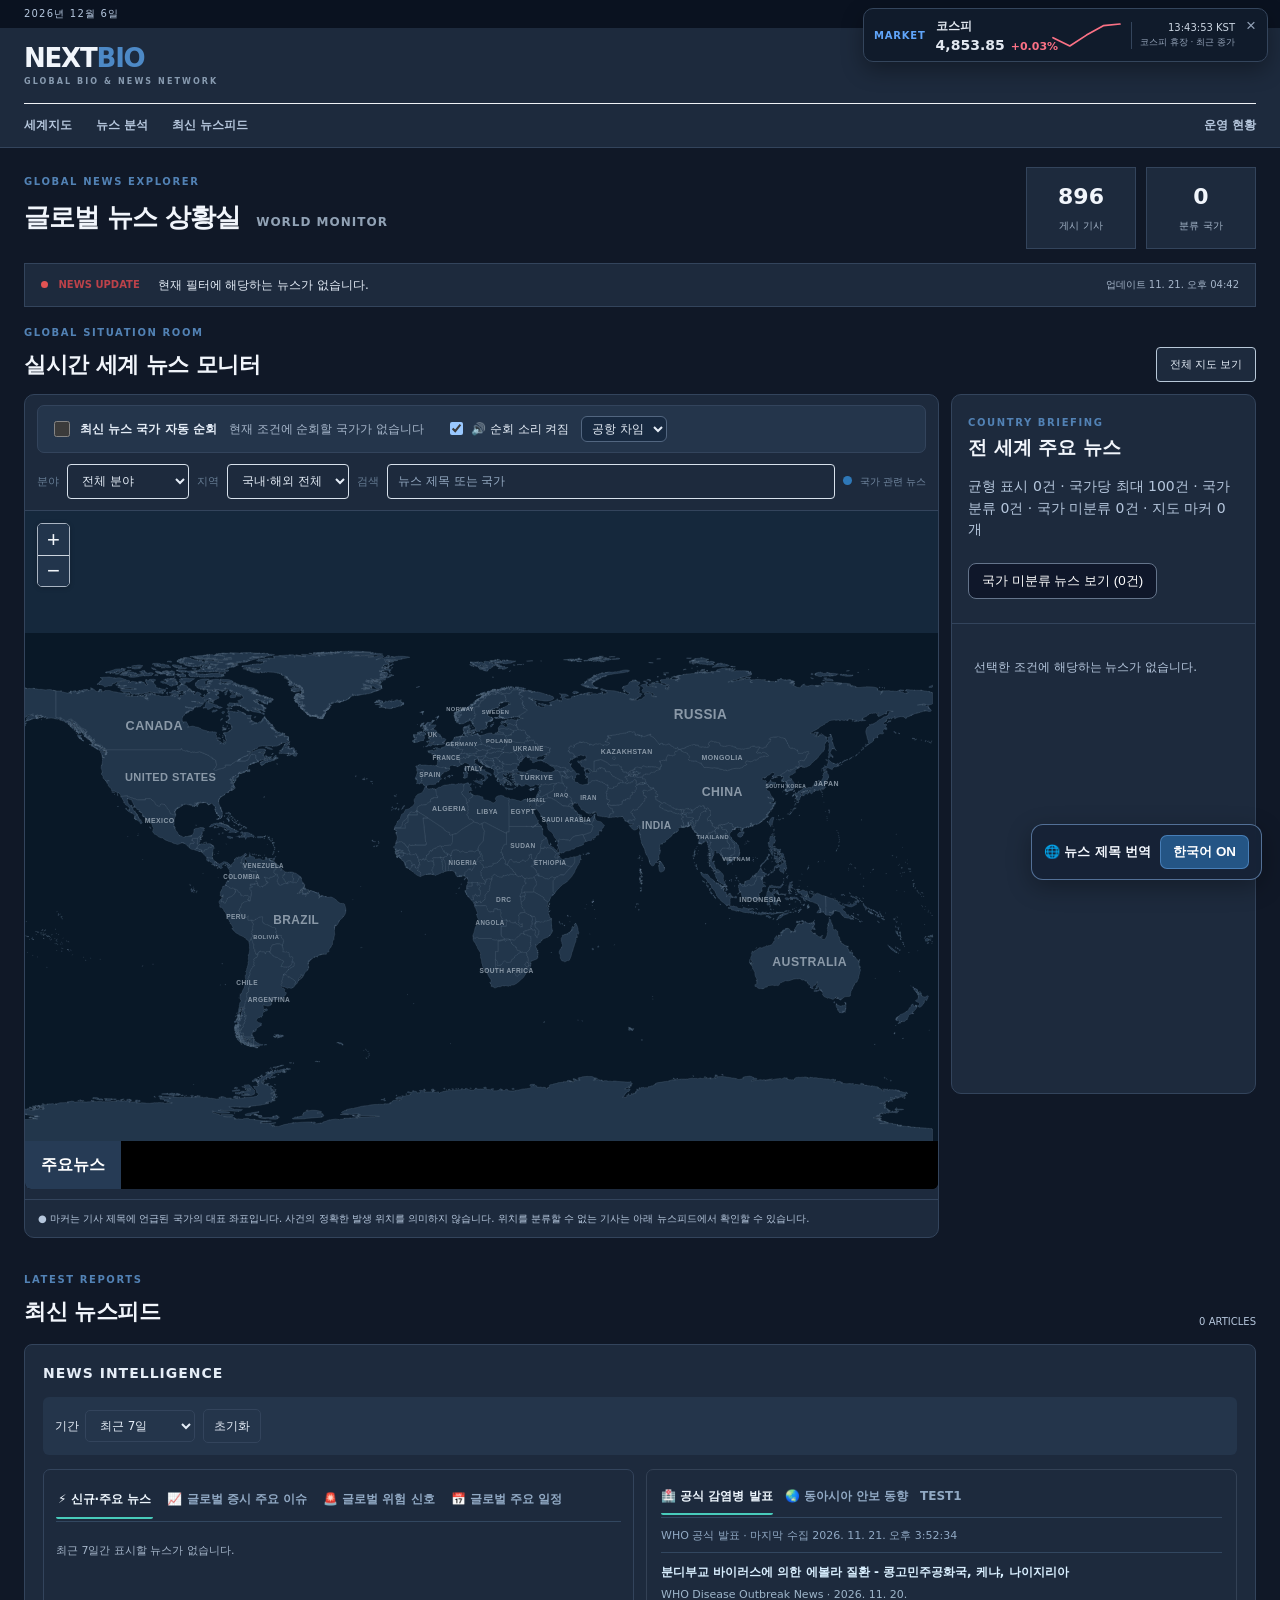
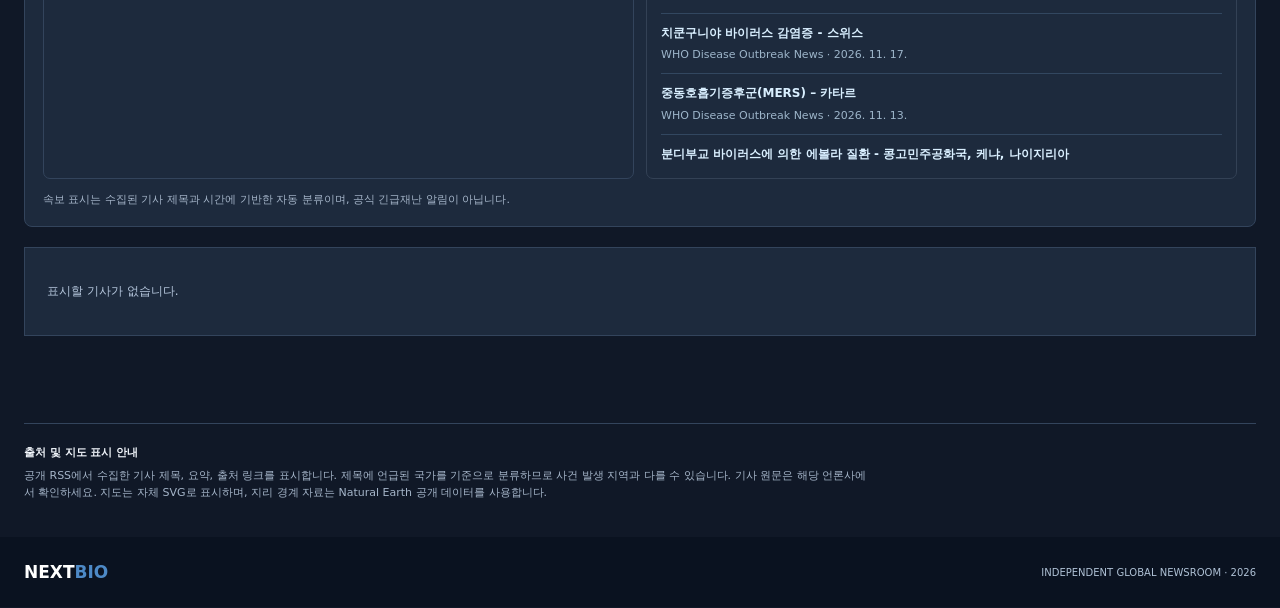
==== commit 62363c9a: "Bust TEST1 tab script cache for title-only article list" ====
--- a/index.html
+++ b/index.html
@@ -621,6 +621,6 @@
 <script src="./nextbio-right-summary.js?v=12" defer></script>
 <script src="./nextbio-emergency-ticker.js?v=3-touch-scroll" defer></script>
 <script src="./nextbio-ticker-translation-sync.js?v=1" defer></script>
-<script src="./nextbio-intelligence-networks.js?v=24-manual-tab" defer></script>
+<script src="./nextbio-intelligence-networks.js?v=25-test1-titles-only" defer></script>
 </body>
 </html>
